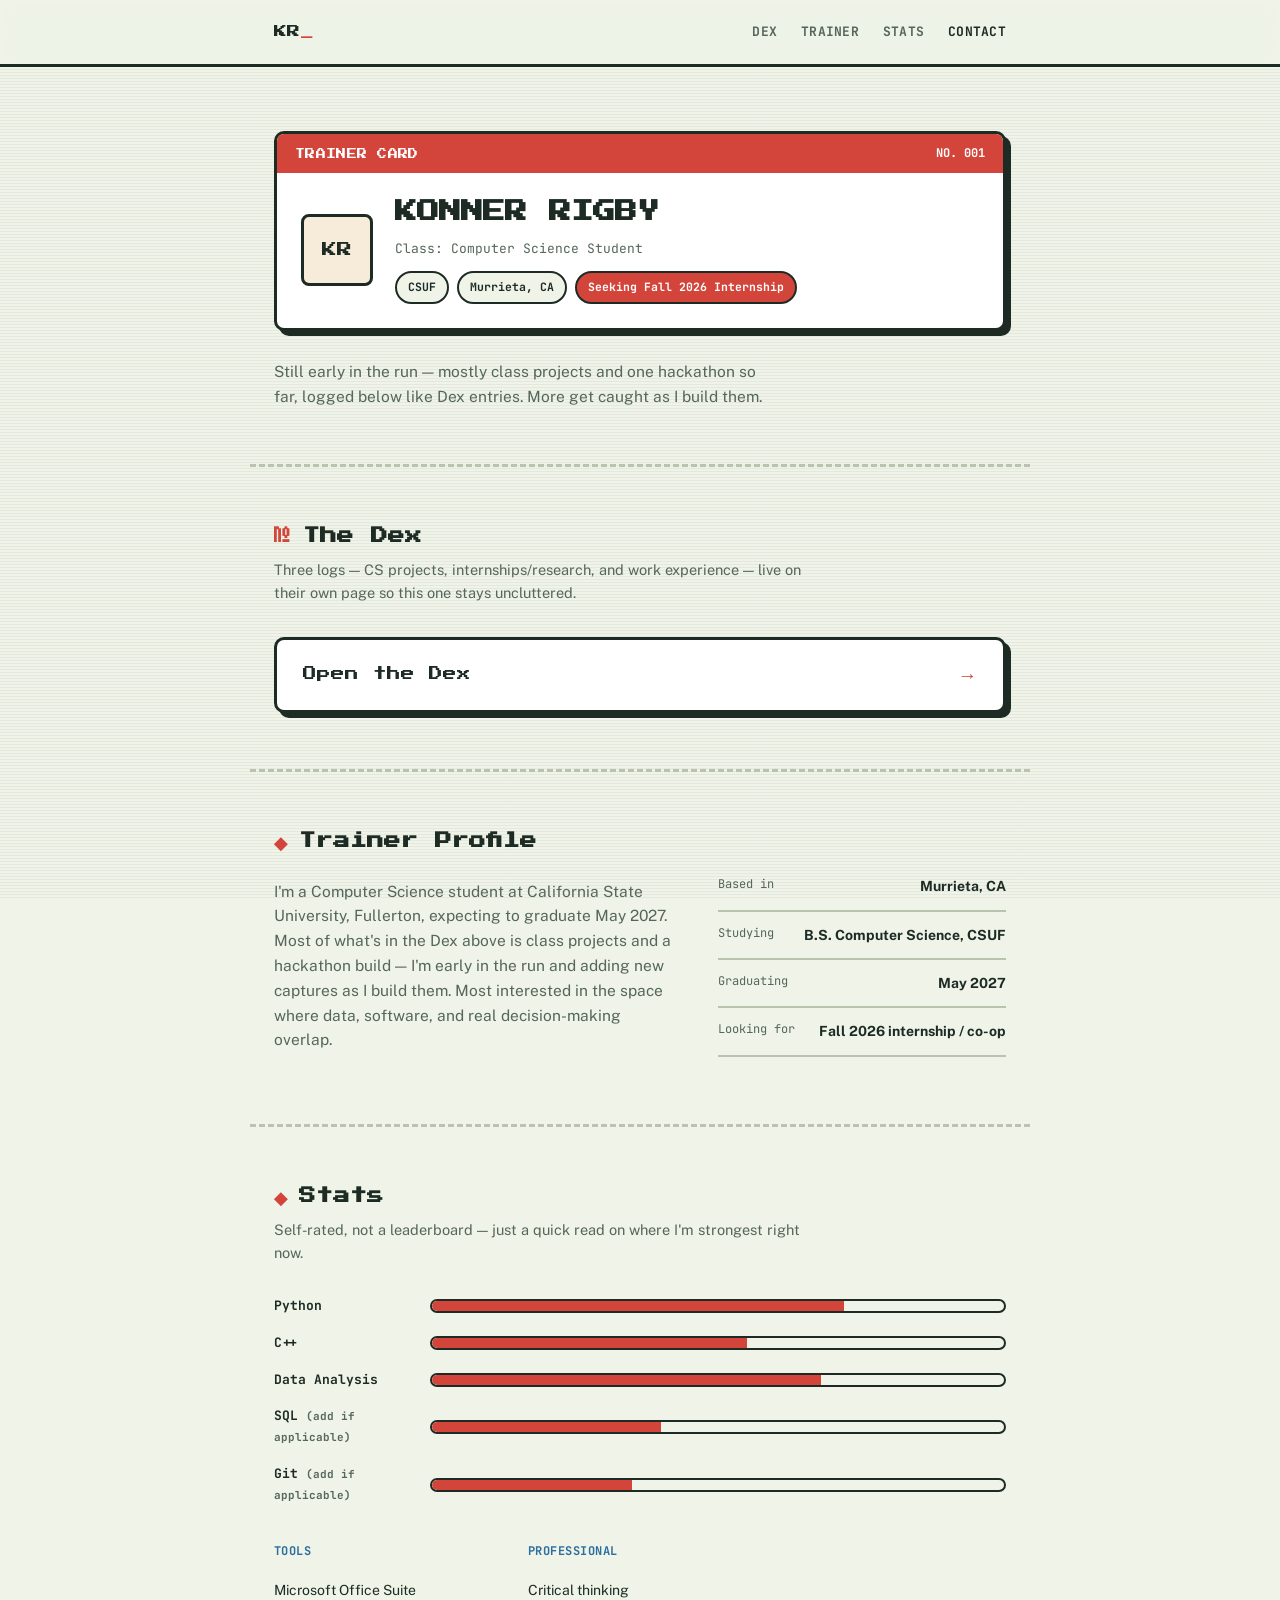
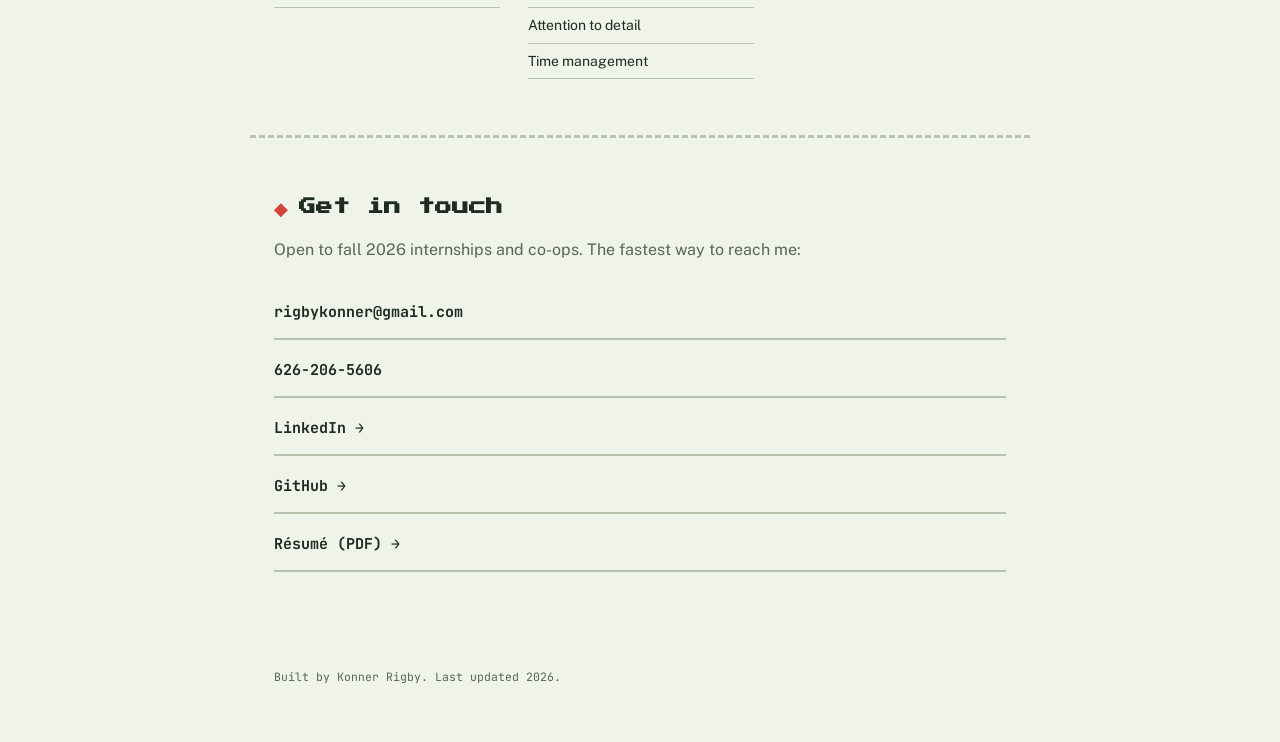
==== index.html @ aeaa974b "Split Dex into its own page with detail-left/list-right layout" ====
<!DOCTYPE html>
<html lang="en">
<head>
<meta charset="UTF-8">
<meta name="viewport" content="width=device-width, initial-scale=1.0">
<title>Konner Rigby — CS Student &amp; Builder</title>
<meta name="description" content="Konner Rigby — Computer Science student at CSUF. A Dex of projects, in progress.">
<link rel="preconnect" href="https://fonts.googleapis.com">
<link rel="preconnect" href="https://fonts.gstatic.com" crossorigin>
<link href="https://fonts.googleapis.com/css2?family=Press+Start+2P&family=JetBrains+Mono:wght@400;500;700&family=Public+Sans:wght@400;500;600;700&display=swap" rel="stylesheet">
<link rel="stylesheet" href="styles.css">
</head>
<body>

<div class="scanlines"></div>

<header class="site-header">
  <div class="wrap header-inner">
    <a href="#top" class="mark">KR<span class="mark-dot">_</span></a>
    <nav class="nav">
      <a href="dex.html">Dex</a>
      <a href="#about">Trainer</a>
      <a href="#skills">Stats</a>
      <a href="#contact">Contact</a>
    </nav>
  </div>
</header>

<main id="top">

  <!-- HERO / TRAINER CARD -->
  <section class="hero wrap">
    <div class="trainer-card">
      <div class="card-topline">
        <span class="card-label">TRAINER CARD</span>
        <span class="card-id">NO. 001</span>
      </div>
      <div class="card-body">
        <div class="card-photo" aria-hidden="true">KR</div>
        <div class="card-info">
          <h1 class="card-name">KONNER RIGBY</h1>
          <p class="card-class">Class: Computer Science Student</p>
          <div class="card-badges">
            <span class="badge">CSUF</span>
            <span class="badge">Murrieta, CA</span>
            <span class="badge badge-active">Seeking Fall 2026 Internship</span>
          </div>
        </div>
      </div>
    </div>
    <p class="hero-sub">
      Still early in the run — mostly class projects and one hackathon so far,
      logged below like Dex entries. More get caught as I build them.
    </p>
  </section>

  <!-- DEX TEASER (full Dex now lives on its own page) -->
  <section id="dex" class="section wrap">
    <h2 class="section-title"><span class="section-num">№</span> The Dex</h2>
    <p class="section-note">
      Three logs — CS projects, internships/research, and work experience — live on their
      own page so this one stays uncluttered.
    </p>
    <a href="dex.html" class="dex-teaser">
      <span class="dex-teaser-label">Open the Dex</span>
      <span class="dex-teaser-arrow">→</span>
    </a>
  </section>

  <!-- ABOUT / TRAINER PROFILE -->
  <section id="about" class="section wrap about-section">
    <h2 class="section-title"><span class="section-num">◆</span> Trainer Profile</h2>
    <div class="about-grid">
      <p class="about-text">
        I'm a Computer Science student at California State University, Fullerton,
        expecting to graduate May 2027. Most of what's in the Dex above is class
        projects and a hackathon build — I'm early in the run and adding new
        captures as I build them. Most interested in the space where data,
        software, and real decision-making overlap.
      </p>
      <dl class="facts">
        <div><dt>Based in</dt><dd>Murrieta, CA</dd></div>
        <div><dt>Studying</dt><dd>B.S. Computer Science, CSUF</dd></div>
        <div><dt>Graduating</dt><dd>May 2027</dd></div>
        <div><dt>Looking for</dt><dd>Fall 2026 internship / co-op</dd></div>
      </dl>
    </div>
  </section>

  <!-- SKILLS AS STAT BARS -->
  <section id="skills" class="section wrap">
    <h2 class="section-title"><span class="section-num">◆</span> Stats</h2>
    <p class="section-note">Self-rated, not a leaderboard — just a quick read on where I'm strongest right now.</p>

    <div class="stats-block">
      <div class="stat-row">
        <span class="stat-label">Python</span>
        <div class="stat-bar"><div class="stat-fill" style="width: 72%;"></div></div>
      </div>
      <div class="stat-row">
        <span class="stat-label">C++</span>
        <div class="stat-bar"><div class="stat-fill" style="width: 55%;"></div></div>
      </div>
      <div class="stat-row">
        <span class="stat-label">Data Analysis</span>
        <div class="stat-bar"><div class="stat-fill" style="width: 68%;"></div></div>
      </div>
      <div class="stat-row">
        <span class="stat-label">SQL <span class="muted">(add if applicable)</span></span>
        <div class="stat-bar"><div class="stat-fill" style="width: 40%;"></div></div>
      </div>
      <div class="stat-row">
        <span class="stat-label">Git <span class="muted">(add if applicable)</span></span>
        <div class="stat-bar"><div class="stat-fill" style="width: 35%;"></div></div>
      </div>
    </div>

    <div class="skills-grid skills-grid-secondary">
      <div class="skill-group">
        <h3>Tools</h3>
        <ul><li>Microsoft Office Suite</li></ul>
      </div>
      <div class="skill-group">
        <h3>Professional</h3>
        <ul><li>Critical thinking</li><li>Attention to detail</li><li>Time management</li></ul>
      </div>
    </div>
  </section>

  <!-- CONTACT -->
  <section id="contact" class="section wrap contact-section">
    <h2 class="section-title"><span class="section-num">◆</span> Get in touch</h2>
    <p class="contact-lead">Open to fall 2026 internships and co-ops. The fastest way to reach me:</p>
    <div class="contact-links">
      <a href="mailto:rigbykonner@gmail.com" class="contact-link">rigbykonner@gmail.com</a>
      <a href="tel:6262065606" class="contact-link">626-206-5606</a>
      <a href="#" class="contact-link">LinkedIn →</a>
      <a href="#" class="contact-link">GitHub →</a>
      <a href="/resume.pdf" class="contact-link">Résumé (PDF) →</a>
    </div>
  </section>

</main>

<footer class="site-footer wrap">
  <p>Built by Konner Rigby. Last updated 2026.</p>
</footer>

<script src="script.js"></script>
</body>
</html>
---- styles.css ----
/* ============================================
   DESIGN TOKENS — "Trainer Dex" theme
   Original palette/typography inspired by handheld game UI —
   no copyrighted logos, fonts, or character art used.

   Palette:  screen #EFF3E8 (bg, Game-Boy-screen green-white)
             ink #1D2B24 (text) · dex-red #D3453B (primary accent)
             dex-blue #2C6E9E (secondary accent) · line #B9C4AE
   Type:     "Press Start 2P" (pixel display, used sparingly — small caps only)
             Public Sans (body) · JetBrains Mono (data/meta/labels)
   ============================================ */

:root {
  --screen: #EFF3E8;
  --screen-raised: #FFFFFF;
  --ink: #1D2B24;
  --ink-soft: #55665A;
  --dex-red: #D3453B;
  --dex-red-soft: #FBE3E1;
  --dex-blue: #2C6E9E;
  --dex-blue-soft: #E1EDF5;
  --dex-gold: #C98A2B;
  --dex-gold-soft: #F7ECD9;
  --line: #B9C4AE;

  --pixel: 'Press Start 2P', monospace;
  --mono: 'JetBrains Mono', 'Courier New', monospace;
  --sans: 'Public Sans', -apple-system, BlinkMacSystemFont, sans-serif;

  --wrap: 780px;
}

* { box-sizing: border-box; }
html { scroll-behavior: smooth; }

body {
  margin: 0;
  background: var(--screen);
  color: var(--ink);
  font-family: var(--sans);
  font-size: 16px;
  line-height: 1.6;
  -webkit-font-smoothing: antialiased;
}

.wrap { max-width: var(--wrap); margin: 0 auto; padding: 0 24px; }
.wrap-wide { max-width: 1040px; margin: 0 auto; padding: 0 24px; }
a { color: inherit; }

/* ---------- DEX PAGE (standalone) ---------- */
.dex-page-head { padding: 48px 24px 32px; }
.dex-back {
  display: inline-block;
  font-family: var(--mono);
  font-size: 12.5px;
  font-weight: 700;
  color: var(--ink-soft);
  text-decoration: none;
  margin-bottom: 18px;
}
.dex-back:hover { color: var(--dex-red); }

/* faint scanline texture instead of realistic grain — nods to a handheld screen */
.scanlines {
  position: fixed;
  inset: 0;
  pointer-events: none;
  z-index: 0;
  opacity: 0.05;
  background: repeating-linear-gradient(
    to bottom,
    var(--ink) 0px,
    var(--ink) 1px,
    transparent 1px,
    transparent 3px
  );
}

/* ---------- HEADER ---------- */
.site-header {
  position: sticky;
  top: 0;
  z-index: 10;
  background: rgba(239, 243, 232, 0.9);
  backdrop-filter: blur(6px);
  border-bottom: 3px solid var(--ink);
}
.header-inner { display: flex; align-items: center; justify-content: space-between; height: 64px; }
.mark { font-family: var(--pixel); font-size: 13px; text-decoration: none; letter-spacing: 0.02em; }
.mark-dot { color: var(--dex-red); }
.nav { display: flex; gap: 24px; }
.nav a {
  font-family: var(--mono);
  font-weight: 700;
  font-size: 13px;
  text-decoration: none;
  color: var(--ink-soft);
  letter-spacing: 0.02em;
  text-transform: uppercase;
  transition: color 0.15s ease;
}
.nav a:hover { color: var(--dex-red); }

/* ---------- HERO / TRAINER CARD ---------- */
.hero { padding: 64px 24px 56px; position: relative; z-index: 1; }

.trainer-card {
  background: var(--screen-raised);
  border: 3px solid var(--ink);
  border-radius: 10px;
  box-shadow: 5px 5px 0 var(--ink);
  overflow: hidden;
  margin-bottom: 28px;
}
.card-topline {
  background: var(--dex-red);
  color: #fff;
  display: flex;
  justify-content: space-between;
  align-items: center;
  padding: 10px 18px;
}
.card-label { font-family: var(--pixel); font-size: 10px; letter-spacing: 0.03em; }
.card-id { font-family: var(--mono); font-size: 12px; font-weight: 700; }

.card-body { display: flex; align-items: center; gap: 22px; padding: 24px; }
.card-photo {
  width: 72px;
  height: 72px;
  min-width: 72px;
  border: 3px solid var(--ink);
  border-radius: 8px;
  background: var(--dex-gold-soft);
  display: flex;
  align-items: center;
  justify-content: center;
  font-family: var(--pixel);
  font-size: 15px;
  color: var(--ink);
}
.card-name {
  font-family: var(--pixel);
  font-size: clamp(1.1rem, 3.5vw, 1.4rem);
  margin: 0 0 10px;
  line-height: 1.4;
}
.card-class { font-family: var(--mono); font-size: 13px; color: var(--ink-soft); margin: 0 0 12px; }
.card-badges { display: flex; flex-wrap: wrap; gap: 8px; }
.badge {
  font-family: var(--mono);
  font-size: 11.5px;
  font-weight: 700;
  padding: 5px 11px;
  border-radius: 20px;
  border: 2px solid var(--ink);
  background: var(--screen);
}
.badge-active { background: var(--dex-red); color: #fff; border-color: var(--ink); }

.hero-sub { max-width: 56ch; color: var(--ink-soft); font-size: 15.5px; margin: 0; }

/* ---------- SECTIONS ---------- */
.section { padding: 56px 24px; border-top: 3px dashed var(--line); position: relative; z-index: 1; }

.section-title {
  font-family: var(--pixel);
  font-size: 1.05rem;
  margin: 0 0 8px;
  display: flex;
  align-items: center;
  gap: 12px;
  line-height: 1.6;
}
.small-title { font-size: 0.85rem; }
.section-num { color: var(--dex-red); }
.section-note { color: var(--ink-soft); max-width: 60ch; margin: 0 0 32px; font-size: 14.5px; }

/* ---------- DEX ENTRIES ---------- */
.dex-list { display: flex; flex-direction: column; gap: 18px; }

.dex-entry {
  background: var(--screen-raised);
  border: 3px solid var(--ink);
  border-radius: 8px;
  padding: 24px;
  box-shadow: 4px 4px 0 var(--line);
}
.dex-entry-compact { box-shadow: 3px 3px 0 var(--line); }

.dex-head { display: flex; align-items: center; gap: 10px; margin-bottom: 14px; flex-wrap: wrap; }
.dex-num { font-family: var(--mono); font-weight: 700; font-size: 13px; color: var(--ink-soft); }

.dex-type {
  font-family: var(--mono);
  font-size: 11px;
  font-weight: 700;
  letter-spacing: 0.03em;
  padding: 4px 10px;
  border-radius: 4px;
  border: 2px solid var(--ink);
}
.type-code { background: var(--dex-blue-soft); color: var(--dex-blue); }
.type-speed { background: var(--dex-gold-soft); color: var(--dex-gold); }
.type-research { background: var(--dex-red-soft); color: var(--dex-red); }

.dex-status {
  font-family: var(--mono);
  font-size: 11px;
  padding: 4px 10px;
  border-radius: 4px;
  margin-left: auto;
  text-transform: uppercase;
}
.status-progress { background: var(--dex-gold-soft); color: var(--dex-gold); }
.status-hackathon { background: var(--dex-blue-soft); color: var(--dex-blue); }

.dex-title { font-family: var(--sans); font-weight: 700; font-size: 1.2rem; margin: 0 0 10px; }
.dex-desc { color: var(--ink-soft); margin: 0 0 16px; font-size: 14.5px; max-width: 62ch; }

.dex-stack { display: flex; flex-wrap: wrap; gap: 8px; margin-bottom: 14px; }
.dex-stack span {
  font-family: var(--mono);
  font-size: 11.5px;
  color: var(--ink-soft);
  border: 2px solid var(--line);
  padding: 3px 9px;
  border-radius: 4px;
}

.dex-links { display: flex; gap: 20px; }
.dex-links a {
  font-family: var(--mono);
  font-weight: 700;
  font-size: 13px;
  text-decoration: none;
  color: var(--dex-red);
  border-bottom: 2px solid transparent;
  transition: border-color 0.15s ease;
}
.dex-links a:hover { border-color: var(--dex-red); }

.dex-add {
  background: transparent;
  border: 3px dashed var(--line);
  box-shadow: none;
  text-align: center;
  color: var(--ink-soft);
  font-family: var(--mono);
  font-size: 13px;
}

.side-quest { padding-top: 40px; }

.dex-teaser {
  display: flex;
  align-items: center;
  justify-content: space-between;
  background: var(--screen-raised);
  border: 3px solid var(--ink);
  border-radius: 10px;
  box-shadow: 5px 5px 0 var(--ink);
  padding: 20px 26px;
  text-decoration: none;
  color: var(--ink);
  transition: transform 0.15s ease, box-shadow 0.15s ease;
}
.dex-teaser:hover {
  transform: translate(-2px, -2px);
  box-shadow: 7px 7px 0 var(--ink);
}
.dex-teaser-label { font-family: var(--pixel); font-size: 0.85rem; }
.dex-teaser-arrow { color: var(--dex-red); font-size: 1.2rem; }

/* ---------- POKÉDEX COMPONENT ---------- */
.pokedex {
  background: var(--screen-raised);
  border: 3px solid var(--ink);
  border-radius: 10px;
  box-shadow: 5px 5px 0 var(--ink);
  overflow: hidden;
}

.pokedex-tabs {
  display: flex;
  border-bottom: 3px solid var(--ink);
  background: var(--ink);
}
.pdx-tab {
  flex: 1;
  font-family: var(--mono);
  font-weight: 700;
  font-size: 12px;
  text-transform: uppercase;
  letter-spacing: 0.02em;
  color: rgba(255,255,255,0.55);
  background: transparent;
  border: none;
  border-right: 2px solid rgba(255,255,255,0.1);
  padding: 12px 10px;
  cursor: pointer;
  display: flex;
  align-items: center;
  justify-content: center;
  gap: 6px;
  transition: color 0.15s ease, background 0.15s ease;
}
.pdx-tab:last-child { border-right: none; }
.pdx-tab:hover { color: #fff; }
.pdx-tab.is-active { color: #fff; background: var(--dex-red); }
.pdx-count {
  font-size: 10.5px;
  background: rgba(255,255,255,0.15);
  border-radius: 10px;
  padding: 1px 7px;
}
.pdx-tab.is-active .pdx-count { background: rgba(0,0,0,0.2); }

.pokedex-body {
  display: grid;
  grid-template-columns: 1fr 300px;
  min-height: 460px;
}

.pdx-list {
  order: 2;
  border-left: 3px solid var(--line);
  border-right: none;
  overflow-y: auto;
  max-height: 560px;
  padding: 14px 10px 14px 26px;
  display: flex;
  flex-direction: column;
  gap: 8px;
  scroll-behavior: smooth;
}

.pdx-entry {
  display: flex;
  align-items: center;
  gap: 10px;
  background: var(--screen);
  border: 2px solid var(--ink);
  border-radius: 20px 6px 6px 20px;
  padding: 8px 14px 8px 8px;
  cursor: pointer;
  font-family: var(--sans);
  text-align: left;
  transform-origin: left center;
  transition: transform 0.15s ease, box-shadow 0.15s ease, background 0.15s ease;
  position: relative;
}
.pdx-entry[hidden] { display: none; }
.pdx-entry:hover {
  transform: scale(1.06);
  box-shadow: 3px 3px 0 var(--line);
  background: var(--dex-blue-soft);
}
.pdx-entry.is-selected {
  background: var(--dex-red);
  border-color: var(--ink);
}
.pdx-entry.is-selected::before {
  content: '▶';
  position: absolute;
  left: -18px;
  color: var(--dex-red);
  font-size: 13px;
}
.pdx-entry.is-selected .pdx-flag { background: var(--ink); color: var(--dex-red); }
.pdx-entry.is-selected .pdx-name { color: #fff; }

.pdx-flag {
  font-family: var(--mono);
  font-weight: 700;
  font-size: 11px;
  background: var(--ink);
  color: var(--screen);
  border-radius: 50%;
  min-width: 30px;
  height: 30px;
  display: flex;
  align-items: center;
  justify-content: center;
}
.pdx-icon { font-size: 13px; color: var(--dex-gold); }
.pdx-name { font-size: 13.5px; font-weight: 600; }

.pdx-detail {
  order: 1;
  padding: 36px;
  overflow-y: auto;
  max-height: 560px;
}
.pdx-detail-empty { color: var(--ink-soft); font-family: var(--mono); font-size: 13px; }

.pdx-detail-head { display: flex; align-items: center; gap: 10px; margin-bottom: 14px; }
.pdx-detail-num { font-family: var(--mono); font-size: 12px; color: var(--ink-soft); }
.pdx-detail-cat {
  font-family: var(--mono);
  font-size: 11px;
  font-weight: 700;
  text-transform: uppercase;
  padding: 4px 10px;
  border-radius: 4px;
  background: var(--dex-blue-soft);
  color: var(--dex-blue);
}
.pdx-detail-title { font-family: var(--sans); font-weight: 700; font-size: 1.3rem; margin: 0 0 12px; }
.pdx-detail-desc { color: var(--ink-soft); font-size: 14.5px; max-width: 60ch; margin: 0 0 18px; }
.pdx-detail-stack { display: flex; flex-wrap: wrap; gap: 8px; margin-bottom: 18px; }
.pdx-detail-stack span {
  font-family: var(--mono);
  font-size: 11.5px;
  color: var(--ink-soft);
  border: 2px solid var(--line);
  padding: 3px 9px;
  border-radius: 4px;
}
.pdx-detail-links a {
  font-family: var(--mono);
  font-weight: 700;
  font-size: 13px;
  text-decoration: none;
  color: var(--dex-red);
  margin-right: 20px;
  border-bottom: 2px solid transparent;
  transition: border-color 0.15s ease;
}
.pdx-detail-links a:hover { border-color: var(--dex-red); }

@media (max-width: 900px) {
  .pokedex-body { grid-template-columns: 1fr; }
  .pdx-list {
    order: 2;
    border-left: none;
    border-top: 3px solid var(--line);
    max-height: 280px;
    padding-left: 26px;
  }
  .pdx-detail { order: 1; max-height: none; }
}

/* ---------- ABOUT ---------- */
.about-grid { display: grid; grid-template-columns: 1.4fr 1fr; gap: 40px; }
.about-text { font-size: 15.5px; color: var(--ink-soft); max-width: 56ch; }
.facts { margin: 0; }
.facts > div { display: flex; justify-content: space-between; padding: 12px 0; border-bottom: 2px solid var(--line); }
.facts dt { font-family: var(--mono); font-size: 12px; color: var(--ink-soft); }
.facts dd { margin: 0; font-size: 14px; font-weight: 700; text-align: right; }

/* ---------- STATS (skill bars) ---------- */
.stats-block { display: flex; flex-direction: column; gap: 16px; margin-bottom: 36px; }
.stat-row { display: grid; grid-template-columns: 140px 1fr; align-items: center; gap: 16px; }
.stat-label { font-family: var(--mono); font-size: 13px; font-weight: 700; }
.stat-bar {
  height: 14px;
  border: 2px solid var(--ink);
  border-radius: 7px;
  background: var(--screen);
  overflow: hidden;
}
.stat-fill {
  height: 100%;
  background: var(--dex-red);
  border-radius: 6px 0 0 6px;
}

.skills-grid-secondary { grid-template-columns: repeat(2, 1fr); max-width: 480px; }
.skills-grid { display: grid; gap: 28px; }
.skill-group h3 {
  font-family: var(--mono);
  font-size: 12px;
  text-transform: uppercase;
  letter-spacing: 0.04em;
  color: var(--dex-blue);
  margin: 0 0 12px;
}
.skill-group ul { list-style: none; margin: 0; padding: 0; }
.skill-group li { font-size: 14px; padding: 6px 0; border-bottom: 1px solid var(--line); }
.muted { color: var(--ink-soft); font-size: 11px; }

/* ---------- CONTACT ---------- */
.contact-lead { color: var(--ink-soft); margin-bottom: 24px; }
.contact-links { display: flex; flex-direction: column; gap: 4px; }
.contact-link {
  font-family: var(--mono);
  font-weight: 700;
  font-size: 15px;
  text-decoration: none;
  padding: 14px 0;
  border-bottom: 2px solid var(--line);
  display: flex;
  justify-content: space-between;
  transition: color 0.15s ease, padding-left 0.15s ease;
}
.contact-link:hover { color: var(--dex-red); padding-left: 6px; }

/* ---------- FOOTER ---------- */
.site-footer {
  padding: 28px 24px 44px;
  font-family: var(--mono);
  font-size: 11.5px;
  color: var(--ink-soft);
  position: relative;
  z-index: 1;
}

/* ---------- RESPONSIVE ---------- */
@media (max-width: 720px) {
  .about-grid { grid-template-columns: 1fr; gap: 28px; }
  .card-body { flex-direction: column; align-items: flex-start; }
  .nav { gap: 14px; }
  .nav a { font-size: 11.5px; }
  .stat-row { grid-template-columns: 100px 1fr; }
}
@media (max-width: 480px) {
  .hero { padding: 48px 20px 40px; }
  .skills-grid-secondary { grid-template-columns: 1fr; }
}

/* ---------- ACCESSIBILITY ---------- */
a:focus-visible, .nav a:focus-visible {
  outline: 2px solid var(--dex-red);
  outline-offset: 3px;
}
@media (prefers-reduced-motion: reduce) {
  html { scroll-behavior: auto; }
  * { transition: none !important; }
}
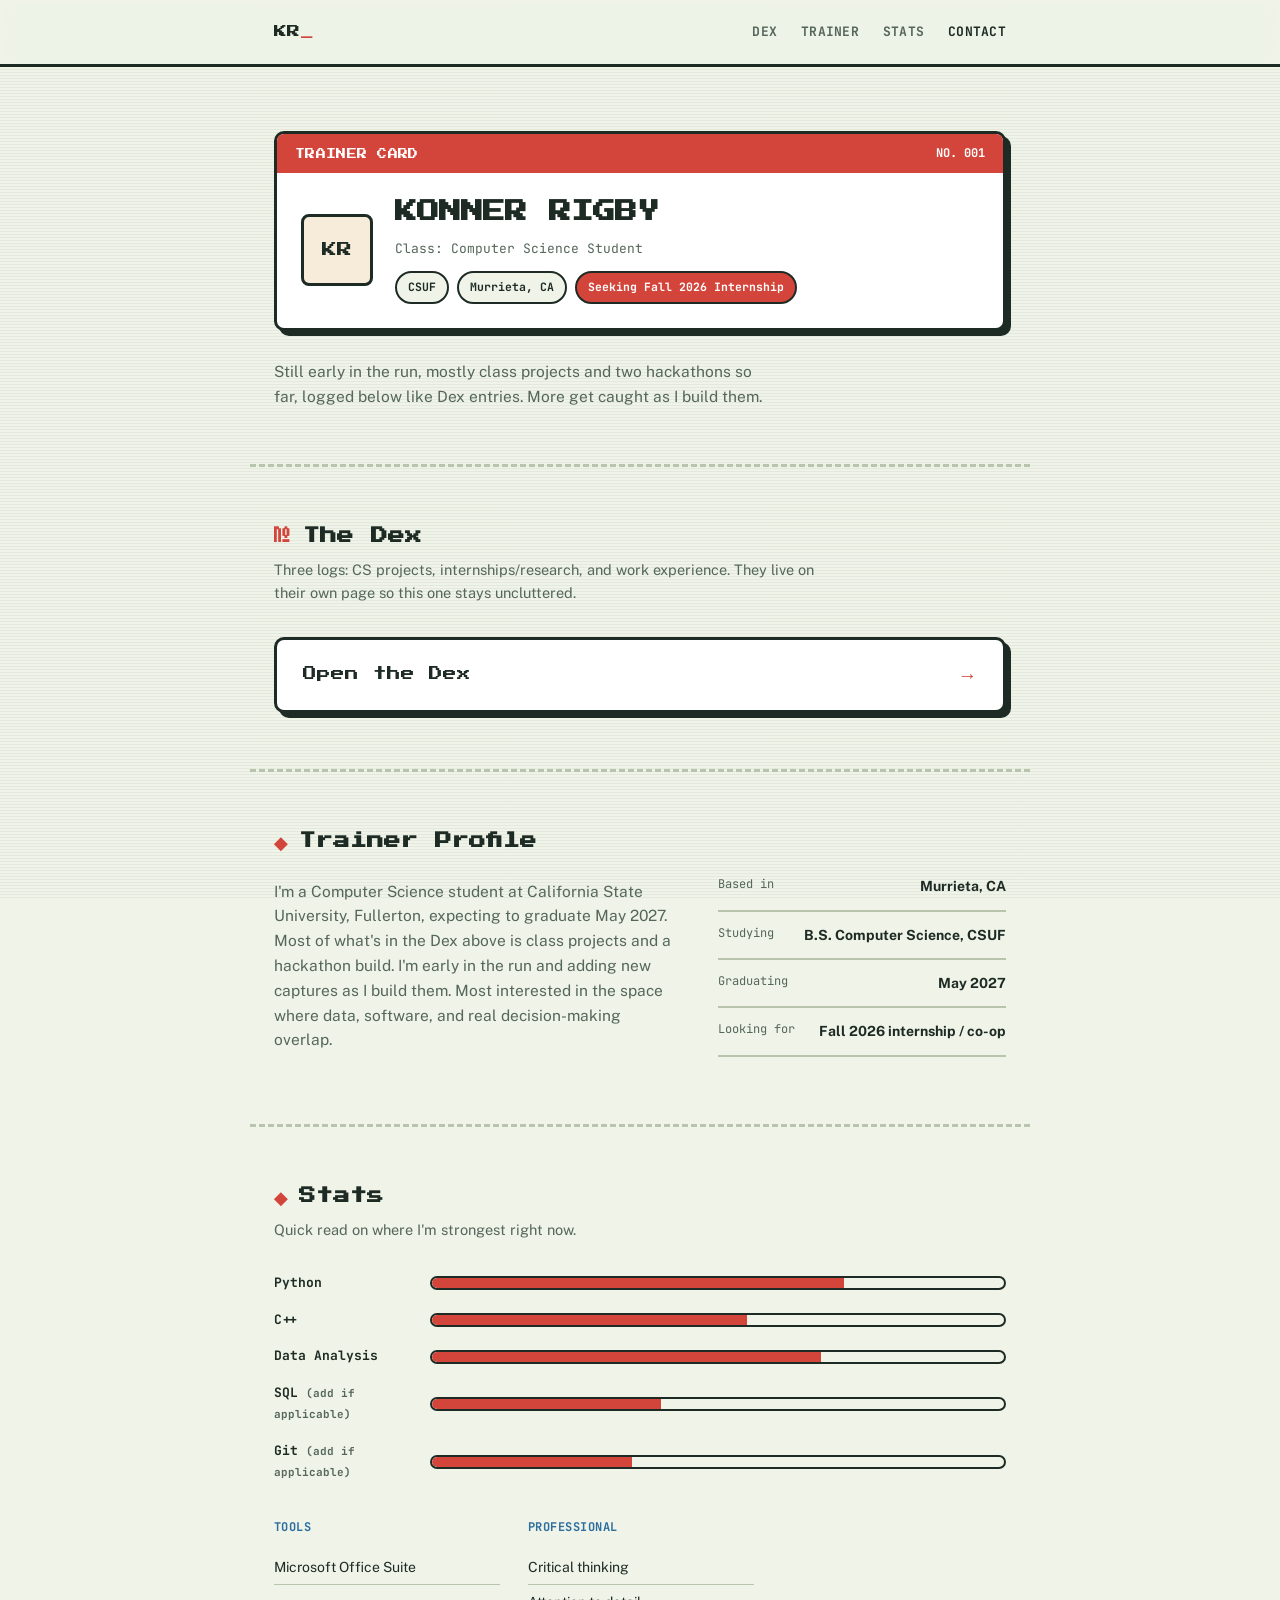
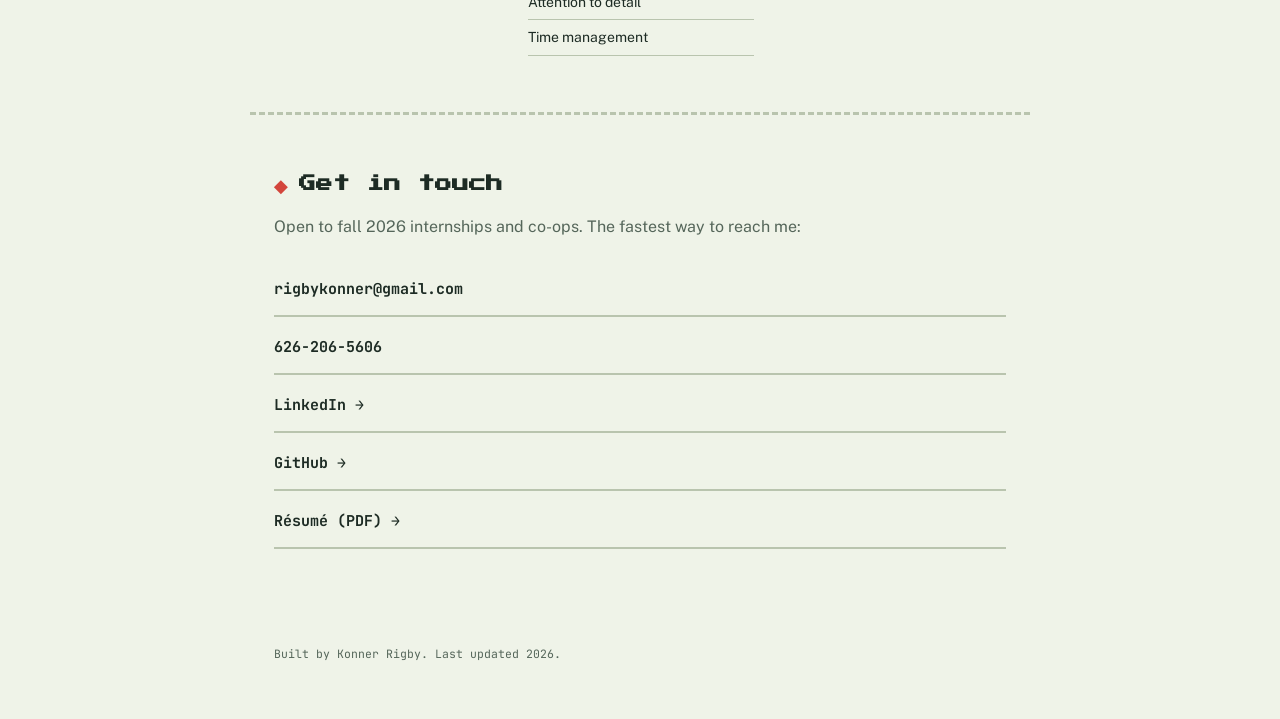
==== commit 5042b563: "Add duration field to experience entries" ====
--- a/index.html
+++ b/index.html
@@ -49,7 +49,7 @@
       </div>
     </div>
     <p class="hero-sub">
-      Still early in the run — mostly class projects and one hackathon so far,
+      Still early in the run, mostly class projects and two hackathons so far,
       logged below like Dex entries. More get caught as I build them.
     </p>
   </section>
@@ -58,7 +58,7 @@
   <section id="dex" class="section wrap">
     <h2 class="section-title"><span class="section-num">№</span> The Dex</h2>
     <p class="section-note">
-      Three logs — CS projects, internships/research, and work experience — live on their
+      Three logs: CS projects, internships/research, and work experience. They live on their
       own page so this one stays uncluttered.
     </p>
     <a href="dex.html" class="dex-teaser">
@@ -74,7 +74,7 @@
       <p class="about-text">
         I'm a Computer Science student at California State University, Fullerton,
         expecting to graduate May 2027. Most of what's in the Dex above is class
-        projects and a hackathon build — I'm early in the run and adding new
+        projects and a hackathon build. I'm early in the run and adding new
         captures as I build them. Most interested in the space where data,
         software, and real decision-making overlap.
       </p>
@@ -90,7 +90,7 @@
   <!-- SKILLS AS STAT BARS -->
   <section id="skills" class="section wrap">
     <h2 class="section-title"><span class="section-num">◆</span> Stats</h2>
-    <p class="section-note">Self-rated, not a leaderboard — just a quick read on where I'm strongest right now.</p>
+    <p class="section-note">Quick read on where I'm strongest right now.</p>
 
     <div class="stats-block">
       <div class="stat-row">
--- a/styles.css
+++ b/styles.css
@@ -406,6 +406,7 @@
   color: var(--dex-blue);
 }
 .pdx-detail-title { font-family: var(--sans); font-weight: 700; font-size: 1.3rem; margin: 0 0 12px; }
+.pdx-detail-duration { font-family: var(--mono); font-size: 12.5px; color: var(--ink-soft); margin: -6px 0 14px; }
 .pdx-detail-desc { color: var(--ink-soft); font-size: 14.5px; max-width: 60ch; margin: 0 0 18px; }
 .pdx-detail-stack { display: flex; flex-wrap: wrap; gap: 8px; margin-bottom: 18px; }
 .pdx-detail-stack span {
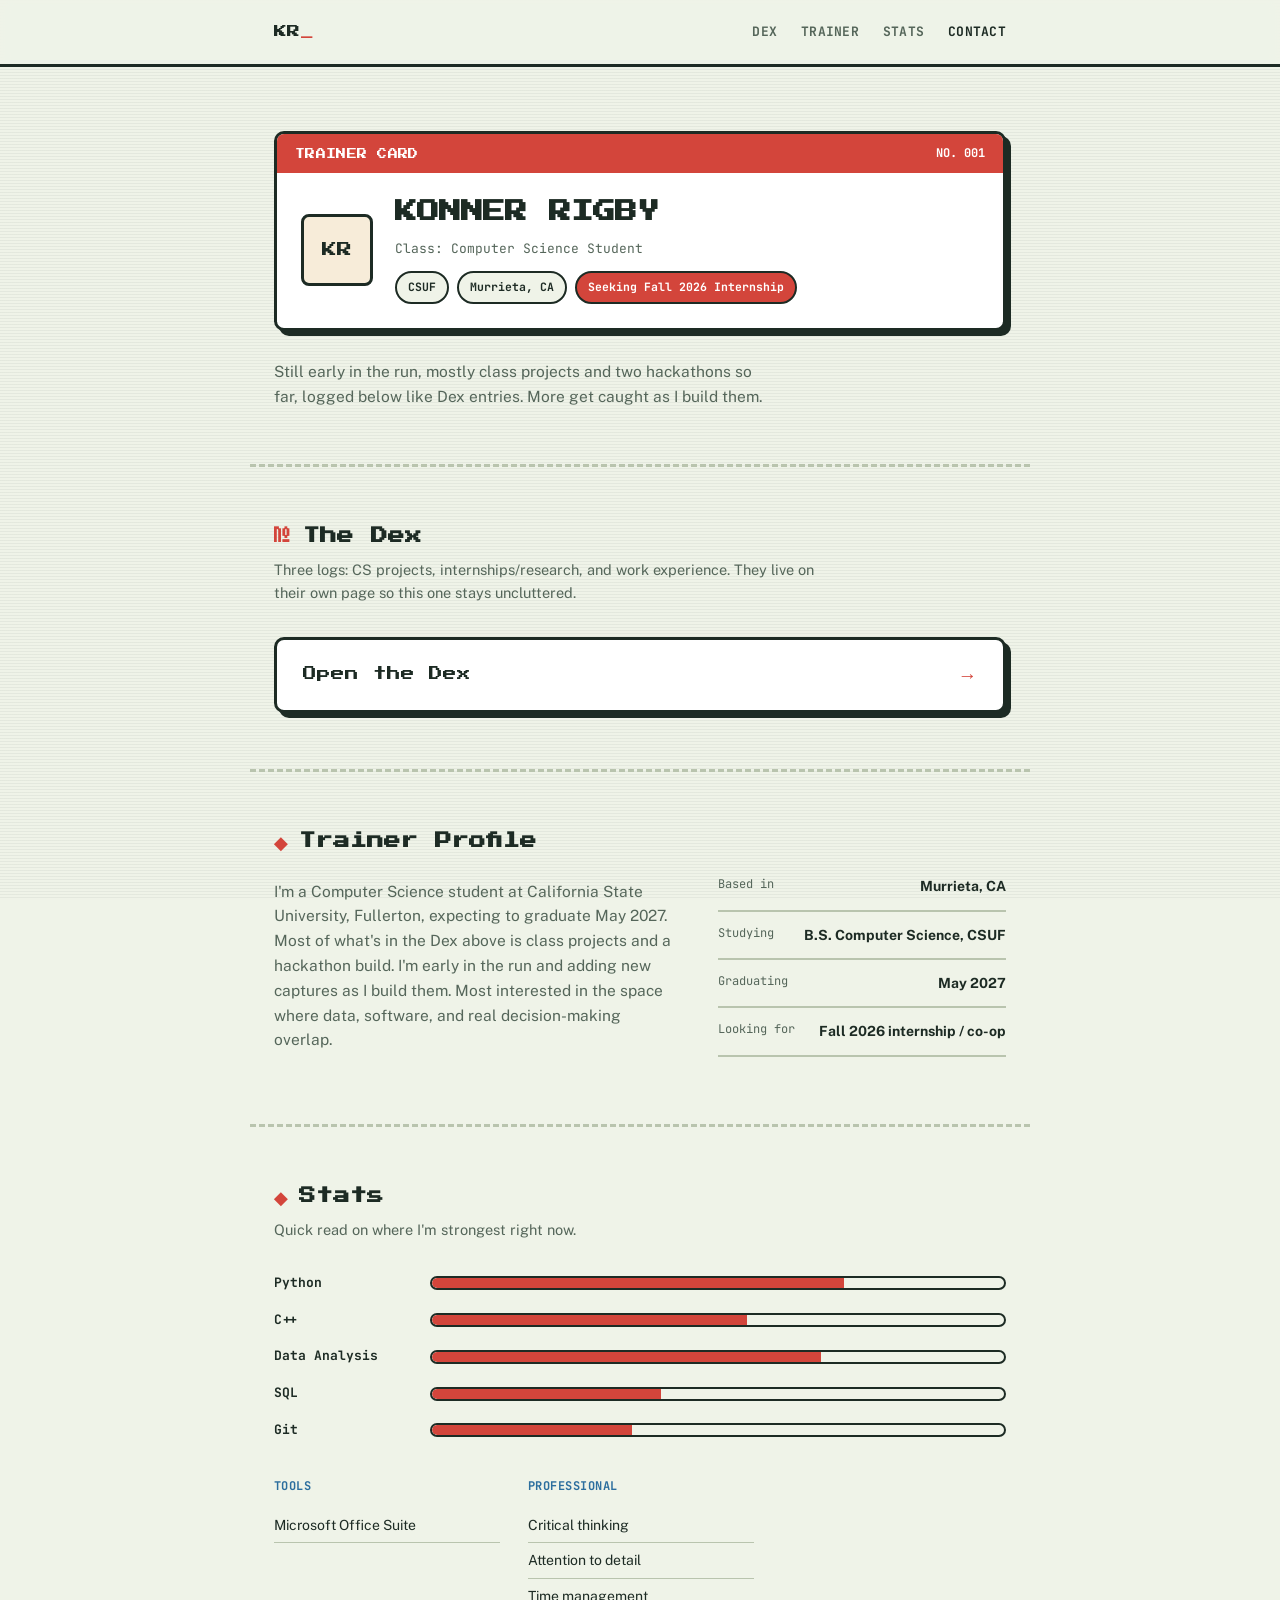
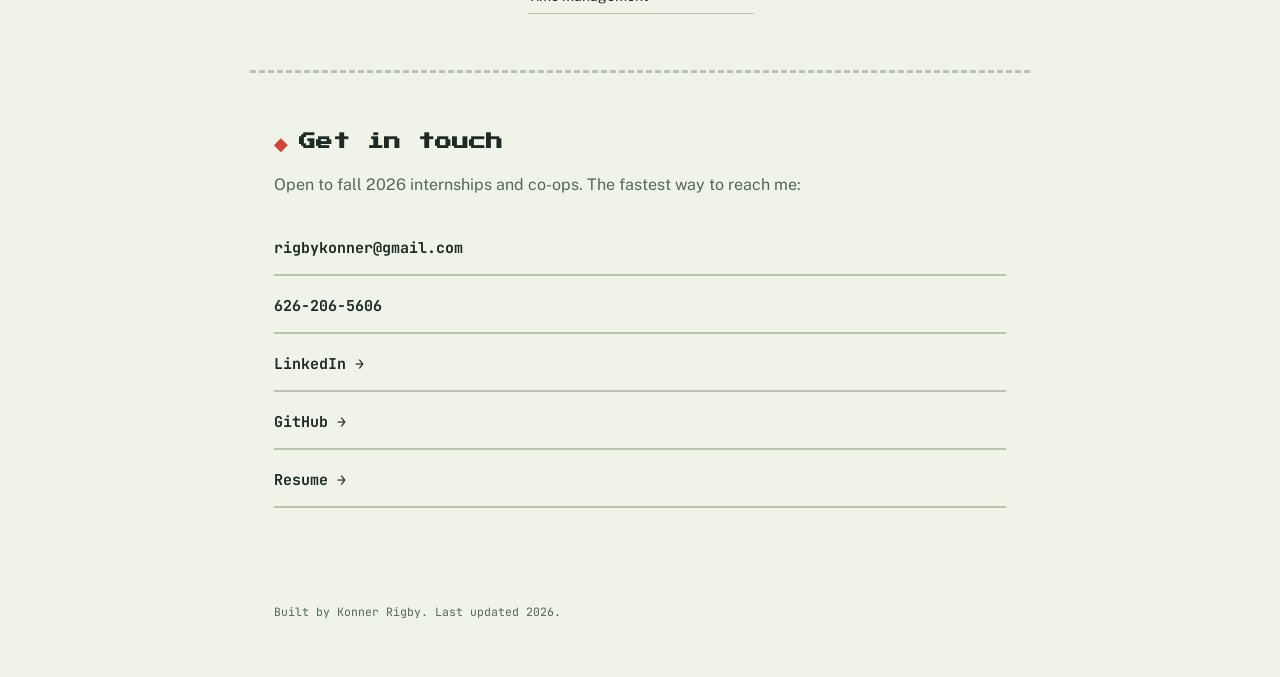
==== commit 4dfdb720: "Add Globe-Grid as CS Project #002 and updated text on main page" ====
--- a/index.html
+++ b/index.html
@@ -106,11 +106,11 @@
         <div class="stat-bar"><div class="stat-fill" style="width: 68%;"></div></div>
       </div>
       <div class="stat-row">
-        <span class="stat-label">SQL <span class="muted">(add if applicable)</span></span>
+        <span class="stat-label">SQL </span></span>
         <div class="stat-bar"><div class="stat-fill" style="width: 40%;"></div></div>
       </div>
       <div class="stat-row">
-        <span class="stat-label">Git <span class="muted">(add if applicable)</span></span>
+        <span class="stat-label">Git</span></span>
         <div class="stat-bar"><div class="stat-fill" style="width: 35%;"></div></div>
       </div>
     </div>
@@ -134,9 +134,9 @@
     <div class="contact-links">
       <a href="mailto:rigbykonner@gmail.com" class="contact-link">rigbykonner@gmail.com</a>
       <a href="tel:6262065606" class="contact-link">626-206-5606</a>
-      <a href="#" class="contact-link">LinkedIn →</a>
-      <a href="#" class="contact-link">GitHub →</a>
-      <a href="/resume.pdf" class="contact-link">Résumé (PDF) →</a>
+      <a href="https://www.linkedin.com/in/konner-rigby-aa3620396/" class="contact-link" target="_blank" rel="noopener">LinkedIn →</a>
+      <a href="https://github.com/slimkonrad" class="contact-link" target="_blank" rel="noopener">GitHub →</a>
+      <a href="/resume.pdf" class="contact-link">Resume →</a>
     </div>
   </section>
 
--- a/styles.css
+++ b/styles.css
@@ -345,19 +345,20 @@
   cursor: pointer;
   font-family: var(--sans);
   text-align: left;
-  transform-origin: left center;
-  transition: transform 0.15s ease, box-shadow 0.15s ease, background 0.15s ease;
+  transform-origin: center center;
+  transition: transform 0.18s ease, opacity 0.18s ease, box-shadow 0.15s ease, background 0.15s ease;
   position: relative;
 }
 .pdx-entry[hidden] { display: none; }
+.pdx-spacer { flex-shrink: 0; }
 .pdx-entry:hover {
-  transform: scale(1.06);
   box-shadow: 3px 3px 0 var(--line);
   background: var(--dex-blue-soft);
 }
 .pdx-entry.is-selected {
   background: var(--dex-red);
   border-color: var(--ink);
+  z-index: 2;
 }
 .pdx-entry.is-selected::before {
   content: '▶';
@@ -406,6 +407,7 @@
   color: var(--dex-blue);
 }
 .pdx-detail-title { font-family: var(--sans); font-weight: 700; font-size: 1.3rem; margin: 0 0 12px; }
+.pdx-detail-location { font-family: var(--mono); font-size: 12.5px; color: var(--ink-soft); font-weight: 700; margin: -6px 0 10px; }
 .pdx-detail-duration { font-family: var(--mono); font-size: 12.5px; color: var(--ink-soft); margin: -6px 0 14px; }
 .pdx-detail-desc { color: var(--ink-soft); font-size: 14.5px; max-width: 60ch; margin: 0 0 18px; }
 .pdx-detail-stack { display: flex; flex-wrap: wrap; gap: 8px; margin-bottom: 18px; }
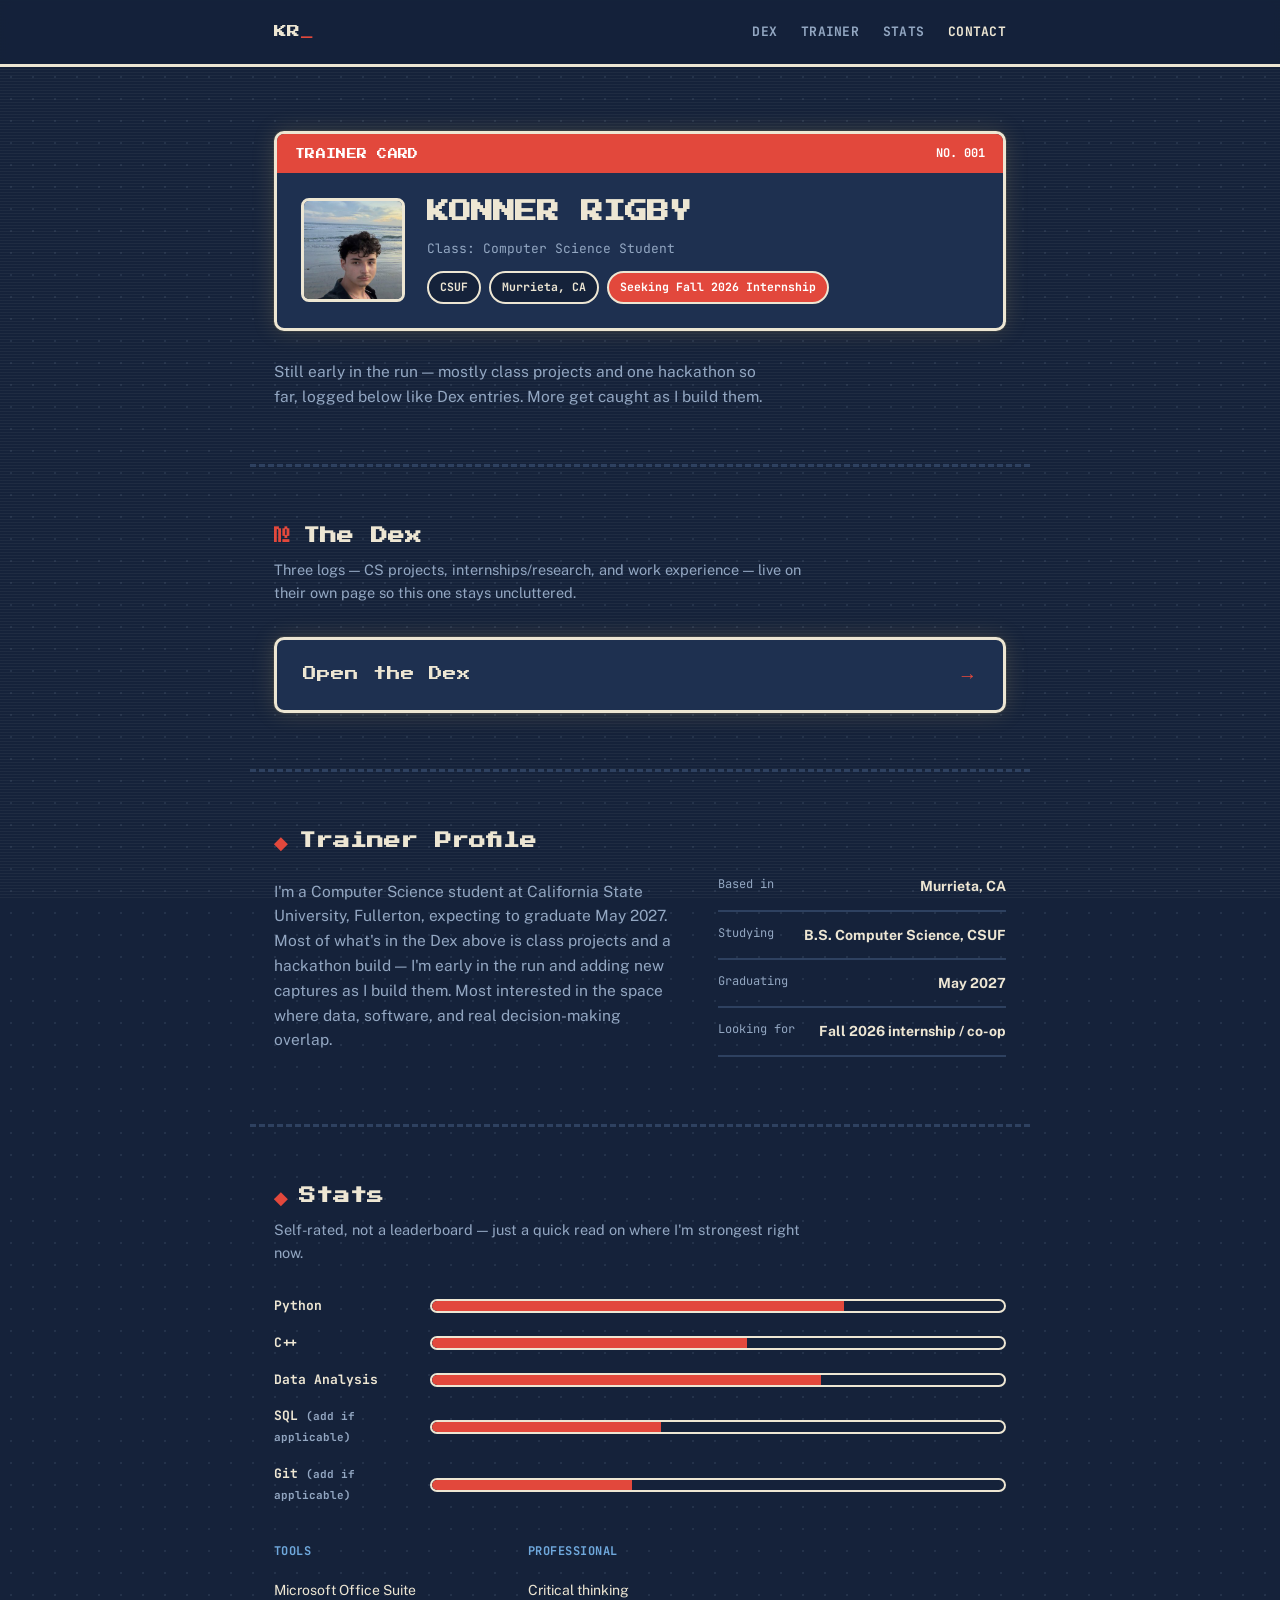
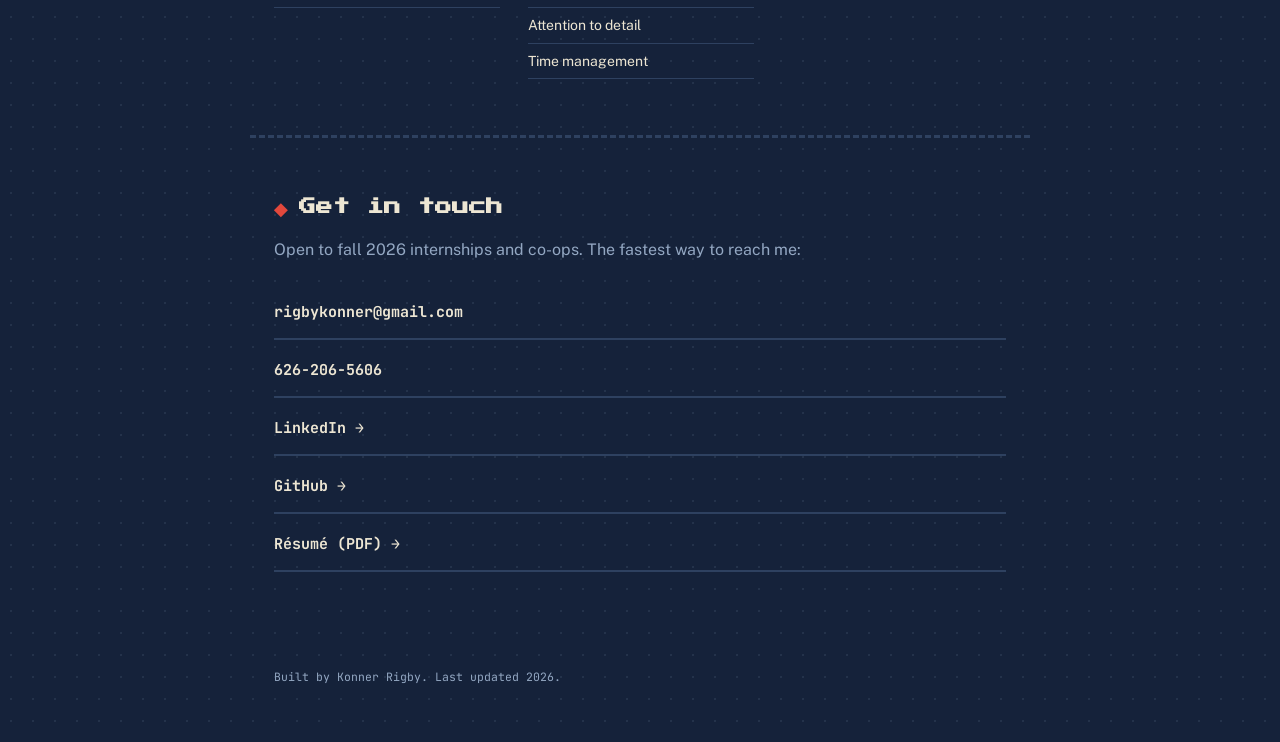
==== commit f1d662d6: "Increase trainer photo size" ====
--- a/index.html
+++ b/index.html
@@ -36,7 +36,7 @@
         <span class="card-id">NO. 001</span>
       </div>
       <div class="card-body">
-        <div class="card-photo" aria-hidden="true">KR</div>
+        <img src="trainer-photo.jpg" alt="Konner Rigby" class="card-photo">
         <div class="card-info">
           <h1 class="card-name">KONNER RIGBY</h1>
           <p class="card-class">Class: Computer Science Student</p>
@@ -49,7 +49,7 @@
       </div>
     </div>
     <p class="hero-sub">
-      Still early in the run, mostly class projects and two hackathons so far,
+      Still early in the run — mostly class projects and one hackathon so far,
       logged below like Dex entries. More get caught as I build them.
     </p>
   </section>
@@ -58,7 +58,7 @@
   <section id="dex" class="section wrap">
     <h2 class="section-title"><span class="section-num">№</span> The Dex</h2>
     <p class="section-note">
-      Three logs: CS projects, internships/research, and work experience. They live on their
+      Three logs — CS projects, internships/research, and work experience — live on their
       own page so this one stays uncluttered.
     </p>
     <a href="dex.html" class="dex-teaser">
@@ -74,7 +74,7 @@
       <p class="about-text">
         I'm a Computer Science student at California State University, Fullerton,
         expecting to graduate May 2027. Most of what's in the Dex above is class
-        projects and a hackathon build. I'm early in the run and adding new
+        projects and a hackathon build — I'm early in the run and adding new
         captures as I build them. Most interested in the space where data,
         software, and real decision-making overlap.
       </p>
@@ -90,7 +90,7 @@
   <!-- SKILLS AS STAT BARS -->
   <section id="skills" class="section wrap">
     <h2 class="section-title"><span class="section-num">◆</span> Stats</h2>
-    <p class="section-note">Quick read on where I'm strongest right now.</p>
+    <p class="section-note">Self-rated, not a leaderboard — just a quick read on where I'm strongest right now.</p>
 
     <div class="stats-block">
       <div class="stat-row">
@@ -106,11 +106,11 @@
         <div class="stat-bar"><div class="stat-fill" style="width: 68%;"></div></div>
       </div>
       <div class="stat-row">
-        <span class="stat-label">SQL </span></span>
+        <span class="stat-label">SQL <span class="muted">(add if applicable)</span></span>
         <div class="stat-bar"><div class="stat-fill" style="width: 40%;"></div></div>
       </div>
       <div class="stat-row">
-        <span class="stat-label">Git</span></span>
+        <span class="stat-label">Git <span class="muted">(add if applicable)</span></span>
         <div class="stat-bar"><div class="stat-fill" style="width: 35%;"></div></div>
       </div>
     </div>
@@ -134,9 +134,9 @@
     <div class="contact-links">
       <a href="mailto:rigbykonner@gmail.com" class="contact-link">rigbykonner@gmail.com</a>
       <a href="tel:6262065606" class="contact-link">626-206-5606</a>
-      <a href="https://www.linkedin.com/in/konner-rigby-aa3620396/" class="contact-link" target="_blank" rel="noopener">LinkedIn →</a>
-      <a href="https://github.com/slimkonrad" class="contact-link" target="_blank" rel="noopener">GitHub →</a>
-      <a href="/resume.pdf" class="contact-link">Resume →</a>
+      <a href="#" class="contact-link">LinkedIn →</a>
+      <a href="#" class="contact-link">GitHub →</a>
+      <a href="/resume.pdf" class="contact-link">Résumé (PDF) →</a>
     </div>
   </section>
 
--- a/styles.css
+++ b/styles.css
@@ -1,27 +1,28 @@
 /* ============================================
-   DESIGN TOKENS — "Trainer Dex" theme
+   DESIGN TOKENS — "Trainer Dex" theme (dark navy variant)
    Original palette/typography inspired by handheld game UI —
    no copyrighted logos, fonts, or character art used.
 
-   Palette:  screen #EFF3E8 (bg, Game-Boy-screen green-white)
-             ink #1D2B24 (text) · dex-red #D3453B (primary accent)
-             dex-blue #2C6E9E (secondary accent) · line #B9C4AE
+   Palette:  screen #15223A (deep navy bg) · screen-raised #1E3050 (card navy)
+             ink #EDE6D3 (warm parchment text) · ink-soft #93A7C2 (muted blue-gray)
+             dex-red #E2483C (primary accent) · dex-blue #6FA8DC (secondary accent)
+             dex-gold #E8C468 (tertiary accent) · line #2E4160 (dividers)
    Type:     "Press Start 2P" (pixel display, used sparingly — small caps only)
              Public Sans (body) · JetBrains Mono (data/meta/labels)
    ============================================ */
 
 :root {
-  --screen: #EFF3E8;
-  --screen-raised: #FFFFFF;
-  --ink: #1D2B24;
-  --ink-soft: #55665A;
-  --dex-red: #D3453B;
-  --dex-red-soft: #FBE3E1;
-  --dex-blue: #2C6E9E;
-  --dex-blue-soft: #E1EDF5;
-  --dex-gold: #C98A2B;
-  --dex-gold-soft: #F7ECD9;
-  --line: #B9C4AE;
+  --screen: #15223A;
+  --screen-raised: #1E3050;
+  --ink: #EDE6D3;
+  --ink-soft: #93A7C2;
+  --dex-red: #E2483C;
+  --dex-red-soft: #3B2530;
+  --dex-blue: #6FA8DC;
+  --dex-blue-soft: #21324E;
+  --dex-gold: #E8C468;
+  --dex-gold-soft: #3A331F;
+  --line: #2E4160;
 
   --pixel: 'Press Start 2P', monospace;
   --mono: 'JetBrains Mono', 'Courier New', monospace;
@@ -35,7 +36,9 @@
 
 body {
   margin: 0;
-  background: var(--screen);
+  background-color: var(--screen);
+  background-image: radial-gradient(rgba(147, 167, 194, 0.12) 1px, transparent 1px);
+  background-size: 22px 22px;
   color: var(--ink);
   font-family: var(--sans);
   font-size: 16px;
@@ -81,7 +84,7 @@
   position: sticky;
   top: 0;
   z-index: 10;
-  background: rgba(239, 243, 232, 0.9);
+  background: rgba(21, 34, 58, 0.9);
   backdrop-filter: blur(6px);
   border-bottom: 3px solid var(--ink);
 }
@@ -108,7 +111,7 @@
   background: var(--screen-raised);
   border: 3px solid var(--ink);
   border-radius: 10px;
-  box-shadow: 5px 5px 0 var(--ink);
+  box-shadow: 0 0 22px rgba(232, 196, 104, 0.18), 0 0 0 1px rgba(232, 196, 104, 0.08);
   overflow: hidden;
   margin-bottom: 28px;
 }
@@ -125,18 +128,13 @@
 
 .card-body { display: flex; align-items: center; gap: 22px; padding: 24px; }
 .card-photo {
-  width: 72px;
-  height: 72px;
-  min-width: 72px;
+  width: 104px;
+  height: 104px;
+  min-width: 104px;
   border: 3px solid var(--ink);
   border-radius: 8px;
-  background: var(--dex-gold-soft);
-  display: flex;
-  align-items: center;
-  justify-content: center;
-  font-family: var(--pixel);
-  font-size: 15px;
-  color: var(--ink);
+  object-fit: cover;
+  display: block;
 }
 .card-name {
   font-family: var(--pixel);
@@ -258,7 +256,7 @@
   background: var(--screen-raised);
   border: 3px solid var(--ink);
   border-radius: 10px;
-  box-shadow: 5px 5px 0 var(--ink);
+  box-shadow: 0 0 22px rgba(232, 196, 104, 0.18), 0 0 0 1px rgba(232, 196, 104, 0.08);
   padding: 20px 26px;
   text-decoration: none;
   color: var(--ink);
@@ -266,7 +264,7 @@
 }
 .dex-teaser:hover {
   transform: translate(-2px, -2px);
-  box-shadow: 7px 7px 0 var(--ink);
+  box-shadow: 0 0 32px rgba(232, 196, 104, 0.32), 0 0 0 1px rgba(232, 196, 104, 0.15);
 }
 .dex-teaser-label { font-family: var(--pixel); font-size: 0.85rem; }
 .dex-teaser-arrow { color: var(--dex-red); font-size: 1.2rem; }
@@ -276,14 +274,14 @@
   background: var(--screen-raised);
   border: 3px solid var(--ink);
   border-radius: 10px;
-  box-shadow: 5px 5px 0 var(--ink);
+  box-shadow: 0 0 22px rgba(232, 196, 104, 0.18), 0 0 0 1px rgba(232, 196, 104, 0.08);
   overflow: hidden;
 }
 
 .pokedex-tabs {
   display: flex;
   border-bottom: 3px solid var(--ink);
-  background: var(--ink);
+  background: var(--screen);
 }
 .pdx-tab {
   flex: 1;
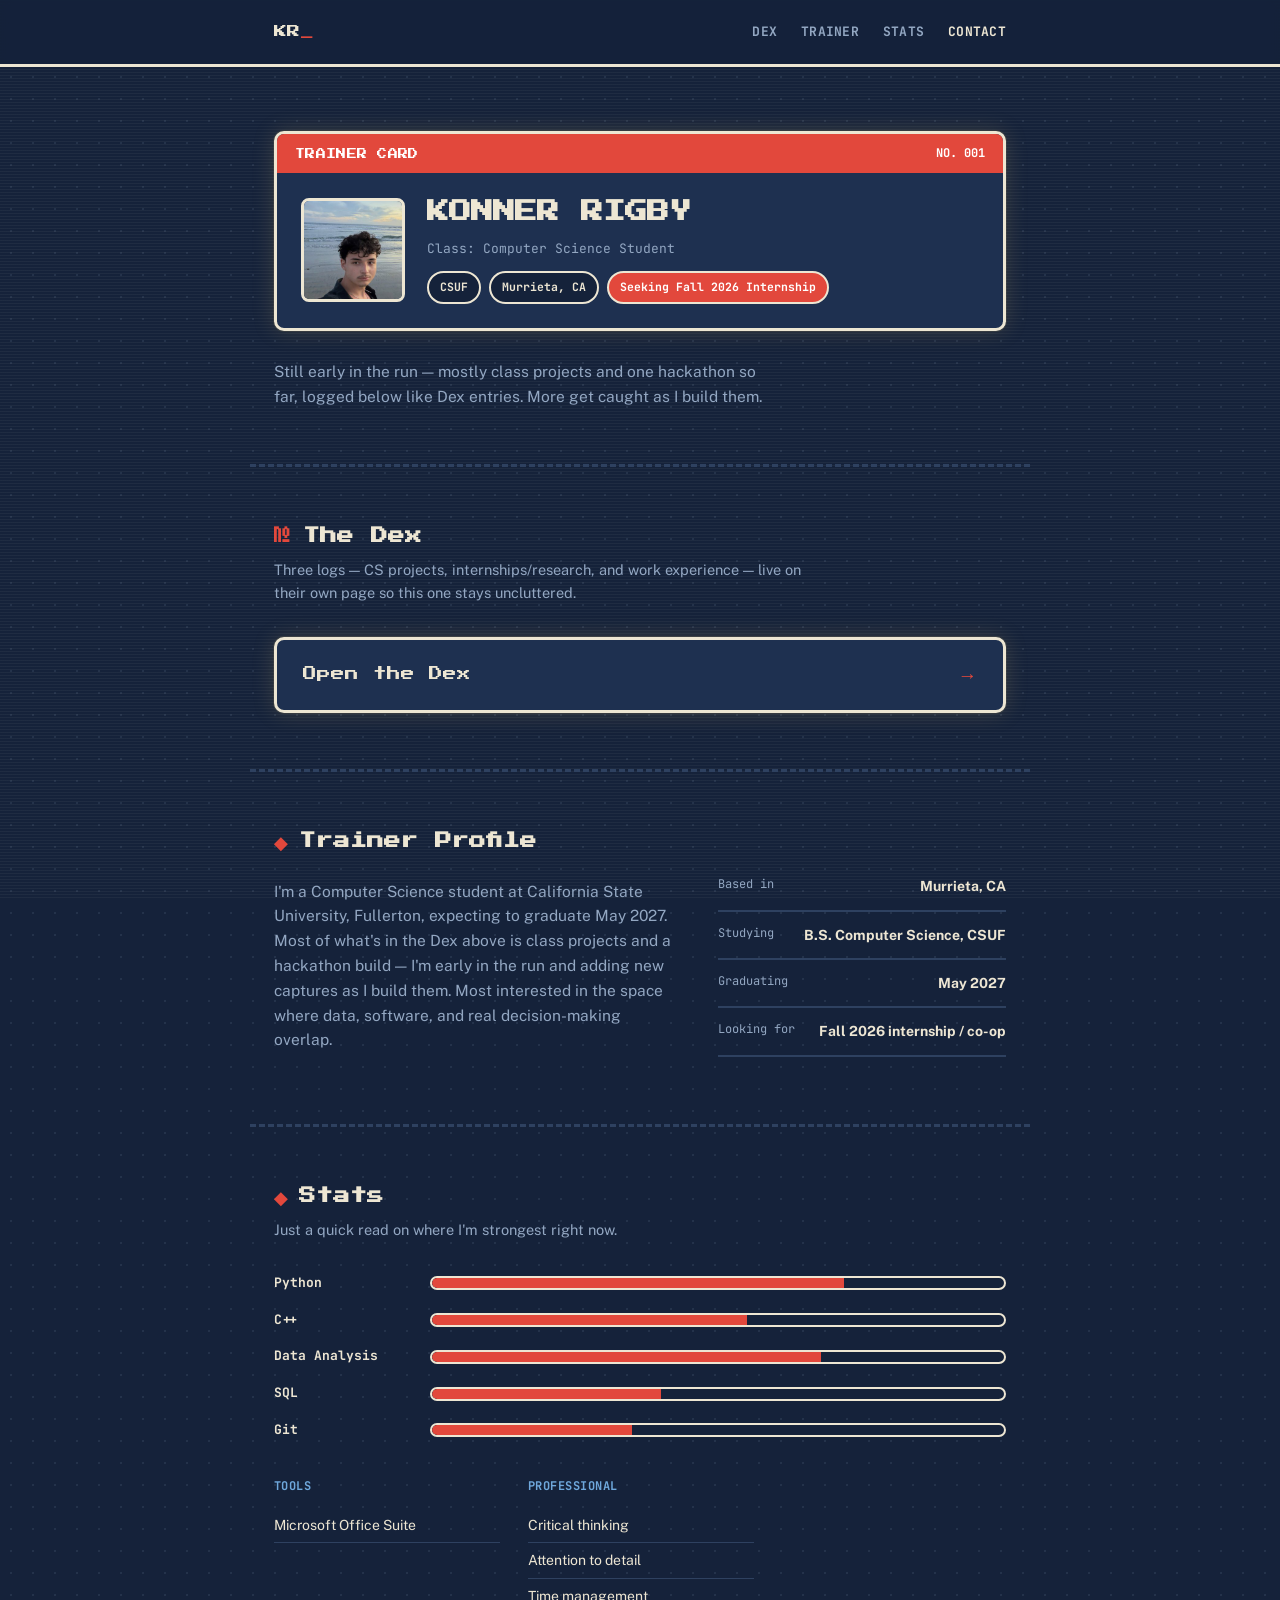
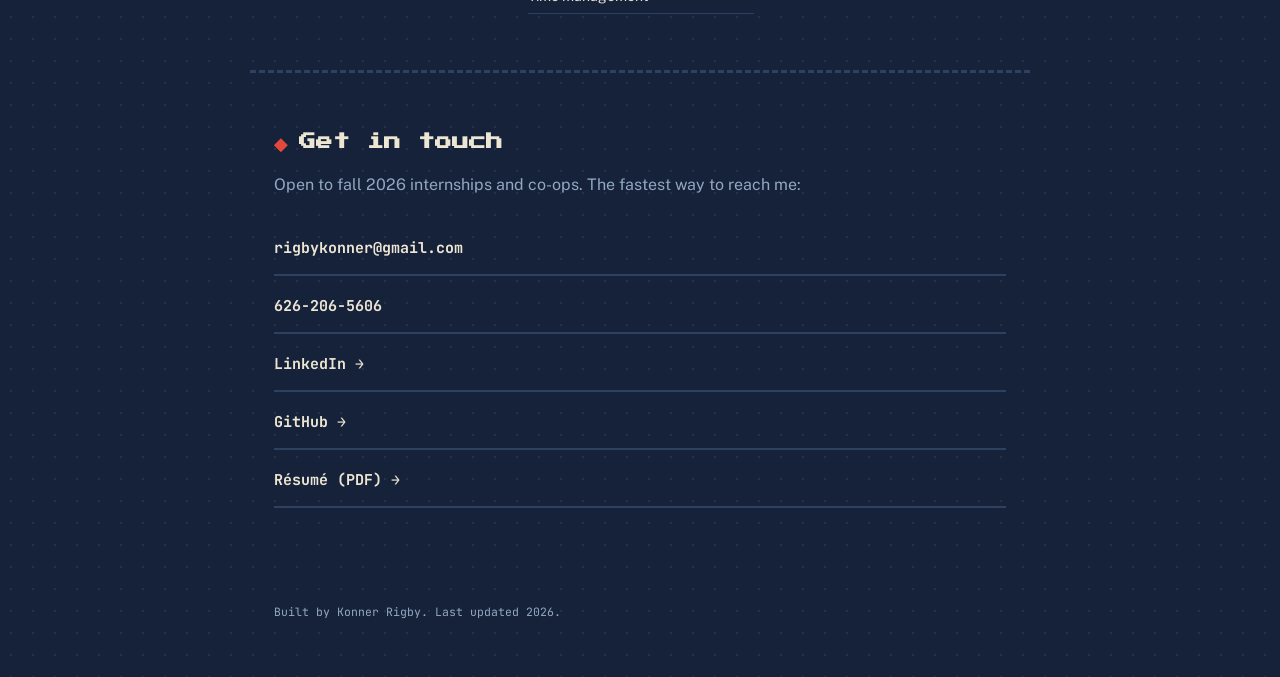
==== commit 37596a7d: "Modified some text on home page" ====
--- a/index.html
+++ b/index.html
@@ -90,7 +90,7 @@
   <!-- SKILLS AS STAT BARS -->
   <section id="skills" class="section wrap">
     <h2 class="section-title"><span class="section-num">◆</span> Stats</h2>
-    <p class="section-note">Self-rated, not a leaderboard — just a quick read on where I'm strongest right now.</p>
+    <p class="section-note">Just a quick read on where I'm strongest right now.</p>
 
     <div class="stats-block">
       <div class="stat-row">
@@ -106,11 +106,11 @@
         <div class="stat-bar"><div class="stat-fill" style="width: 68%;"></div></div>
       </div>
       <div class="stat-row">
-        <span class="stat-label">SQL <span class="muted">(add if applicable)</span></span>
+        <span class="stat-label">SQL</span></span>
         <div class="stat-bar"><div class="stat-fill" style="width: 40%;"></div></div>
       </div>
       <div class="stat-row">
-        <span class="stat-label">Git <span class="muted">(add if applicable)</span></span>
+        <span class="stat-label">Git</span></span>
         <div class="stat-bar"><div class="stat-fill" style="width: 35%;"></div></div>
       </div>
     </div>
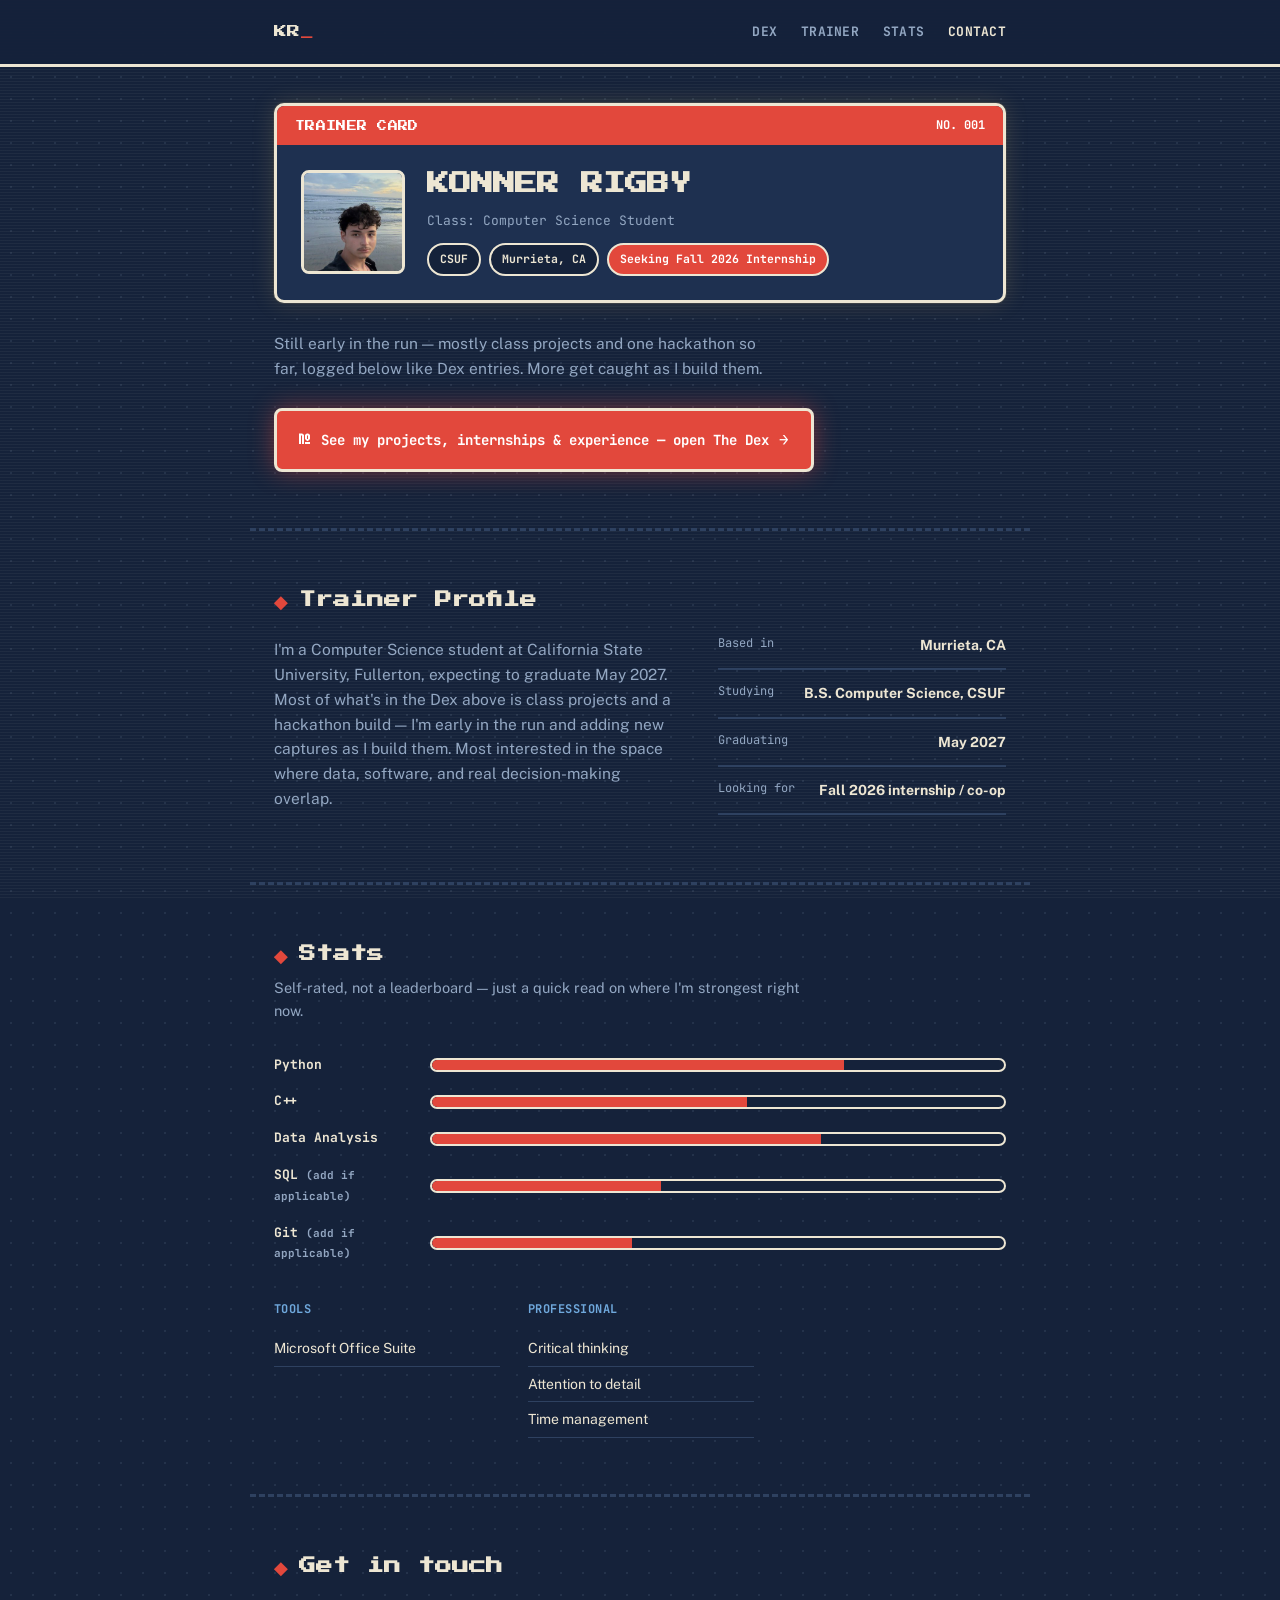
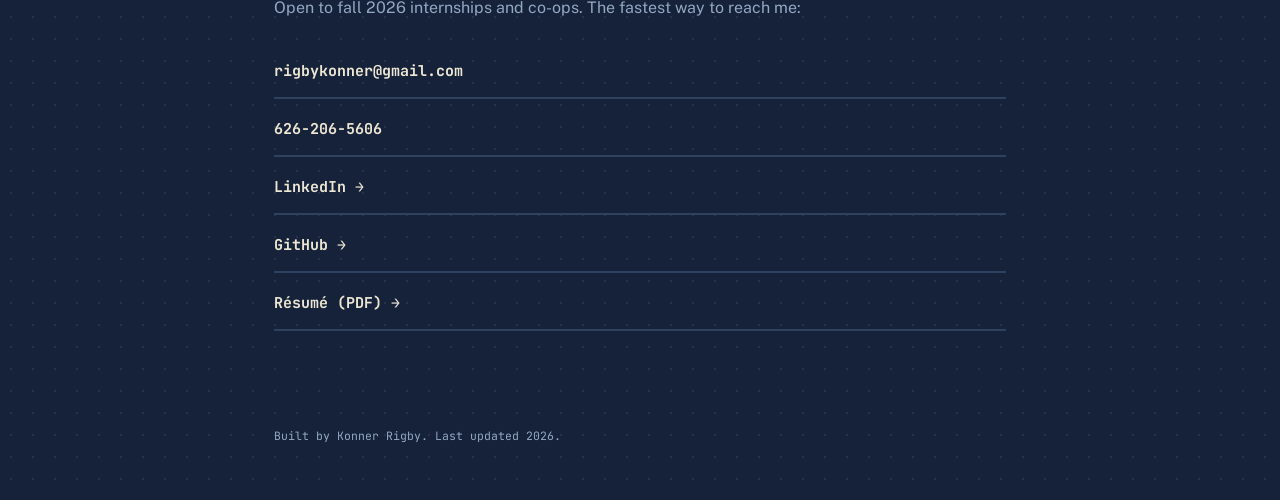
==== commit c8f5dd46: "thinking of new ideas for the dex part on main page, fixed scrolling issue on dex" ====
--- a/index.html
+++ b/index.html
@@ -52,18 +52,10 @@
       Still early in the run — mostly class projects and one hackathon so far,
       logged below like Dex entries. More get caught as I build them.
     </p>
-  </section>
-
-  <!-- DEX TEASER (full Dex now lives on its own page) -->
-  <section id="dex" class="section wrap">
-    <h2 class="section-title"><span class="section-num">№</span> The Dex</h2>
-    <p class="section-note">
-      Three logs — CS projects, internships/research, and work experience — live on their
-      own page so this one stays uncluttered.
-    </p>
-    <a href="dex.html" class="dex-teaser">
-      <span class="dex-teaser-label">Open the Dex</span>
-      <span class="dex-teaser-arrow">→</span>
+    <a href="dex.html" class="hero-cta">
+      <span class="hero-cta-icon">№</span>
+      See my projects, internships &amp; experience — open The Dex
+      <span class="hero-cta-arrow">→</span>
     </a>
   </section>
 
@@ -90,7 +82,7 @@
   <!-- SKILLS AS STAT BARS -->
   <section id="skills" class="section wrap">
     <h2 class="section-title"><span class="section-num">◆</span> Stats</h2>
-    <p class="section-note">Just a quick read on where I'm strongest right now.</p>
+    <p class="section-note">Self-rated, not a leaderboard — just a quick read on where I'm strongest right now.</p>
 
     <div class="stats-block">
       <div class="stat-row">
@@ -106,11 +98,11 @@
         <div class="stat-bar"><div class="stat-fill" style="width: 68%;"></div></div>
       </div>
       <div class="stat-row">
-        <span class="stat-label">SQL</span></span>
+        <span class="stat-label">SQL <span class="muted">(add if applicable)</span></span>
         <div class="stat-bar"><div class="stat-fill" style="width: 40%;"></div></div>
       </div>
       <div class="stat-row">
-        <span class="stat-label">Git</span></span>
+        <span class="stat-label">Git <span class="muted">(add if applicable)</span></span>
         <div class="stat-bar"><div class="stat-fill" style="width: 35%;"></div></div>
       </div>
     </div>
@@ -134,8 +126,8 @@
     <div class="contact-links">
       <a href="mailto:rigbykonner@gmail.com" class="contact-link">rigbykonner@gmail.com</a>
       <a href="tel:6262065606" class="contact-link">626-206-5606</a>
-      <a href="#" class="contact-link">LinkedIn →</a>
-      <a href="#" class="contact-link">GitHub →</a>
+      <a href="https://www.linkedin.com/in/konner-rigby-aa3620396/" class="contact-link" target="_blank" rel="noopener">LinkedIn →</a>
+      <a href="https://github.com/slimkonrad" class="contact-link" target="_blank" rel="noopener">GitHub →</a>
       <a href="/resume.pdf" class="contact-link">Résumé (PDF) →</a>
     </div>
   </section>
--- a/styles.css
+++ b/styles.css
@@ -84,8 +84,7 @@
   position: sticky;
   top: 0;
   z-index: 10;
-  background: rgba(21, 34, 58, 0.9);
-  backdrop-filter: blur(6px);
+  background: rgba(21, 34, 58, 0.97);
   border-bottom: 3px solid var(--ink);
 }
 .header-inner { display: flex; align-items: center; justify-content: space-between; height: 64px; }
@@ -105,7 +104,7 @@
 .nav a:hover { color: var(--dex-red); }
 
 /* ---------- HERO / TRAINER CARD ---------- */
-.hero { padding: 64px 24px 56px; position: relative; z-index: 1; }
+.hero { padding: 36px 24px 56px; position: relative; z-index: 1; }
 
 .trainer-card {
   background: var(--screen-raised);
@@ -155,7 +154,30 @@
 }
 .badge-active { background: var(--dex-red); color: #fff; border-color: var(--ink); }
 
-.hero-sub { max-width: 56ch; color: var(--ink-soft); font-size: 15.5px; margin: 0; }
+.hero-sub { max-width: 56ch; color: var(--ink-soft); font-size: 15.5px; margin: 0 0 28px; }
+
+.hero-cta {
+  display: inline-flex;
+  align-items: center;
+  gap: 10px;
+  background: var(--dex-red);
+  color: #fff;
+  font-family: var(--mono);
+  font-weight: 700;
+  font-size: 14px;
+  padding: 16px 22px;
+  border-radius: 8px;
+  border: 3px solid var(--ink);
+  text-decoration: none;
+  box-shadow: 0 0 24px rgba(226, 72, 60, 0.45);
+  transition: transform 0.15s ease, box-shadow 0.15s ease;
+}
+.hero-cta:hover {
+  transform: translateY(-2px);
+  box-shadow: 0 0 32px rgba(226, 72, 60, 0.65);
+}
+.hero-cta-icon { font-family: var(--pixel); font-size: 12px; }
+.hero-cta-arrow { font-size: 16px; }
 
 /* ---------- SECTIONS ---------- */
 .section { padding: 56px 24px; border-top: 3px dashed var(--line); position: relative; z-index: 1; }
@@ -253,21 +275,21 @@
   display: flex;
   align-items: center;
   justify-content: space-between;
-  background: var(--screen-raised);
+  background: var(--dex-red);
   border: 3px solid var(--ink);
   border-radius: 10px;
-  box-shadow: 0 0 22px rgba(232, 196, 104, 0.18), 0 0 0 1px rgba(232, 196, 104, 0.08);
+  box-shadow: 0 0 24px rgba(226, 72, 60, 0.35);
   padding: 20px 26px;
   text-decoration: none;
-  color: var(--ink);
+  color: #fff;
   transition: transform 0.15s ease, box-shadow 0.15s ease;
 }
 .dex-teaser:hover {
   transform: translate(-2px, -2px);
-  box-shadow: 0 0 32px rgba(232, 196, 104, 0.32), 0 0 0 1px rgba(232, 196, 104, 0.15);
+  box-shadow: 0 0 32px rgba(226, 72, 60, 0.55);
 }
 .dex-teaser-label { font-family: var(--pixel); font-size: 0.85rem; }
-.dex-teaser-arrow { color: var(--dex-red); font-size: 1.2rem; }
+.dex-teaser-arrow { color: #fff; font-size: 1.2rem; }
 
 /* ---------- POKÉDEX COMPONENT ---------- */
 .pokedex {
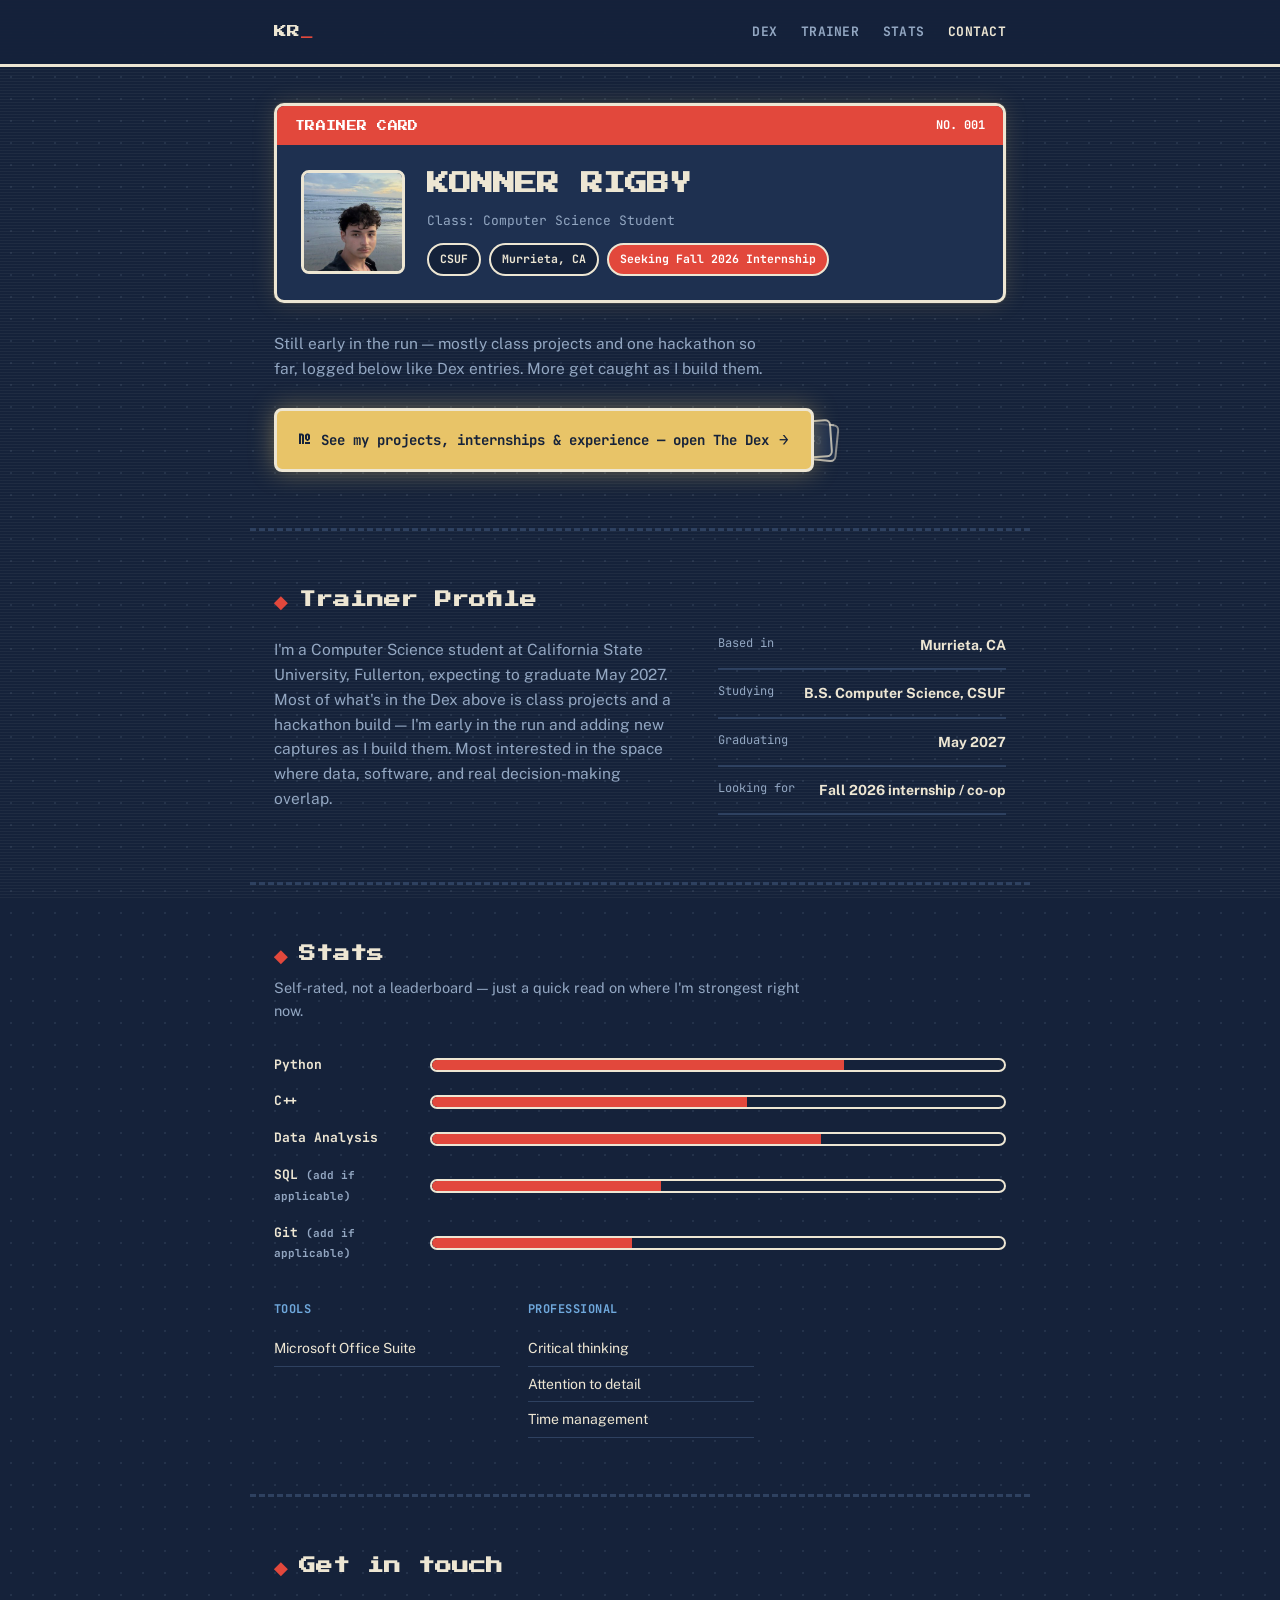
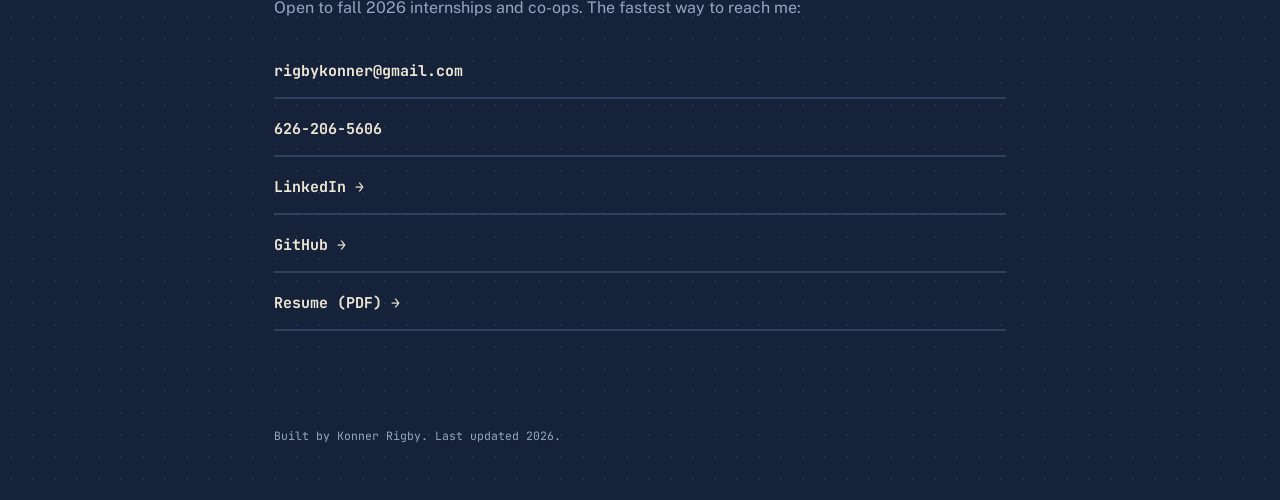
==== commit 6a1d33b7: "testing idea for dex button, fixed syntax" ====
--- a/index.html
+++ b/index.html
@@ -52,11 +52,15 @@
       Still early in the run — mostly class projects and one hackathon so far,
       logged below like Dex entries. More get caught as I build them.
     </p>
-    <a href="dex.html" class="hero-cta">
-      <span class="hero-cta-icon">№</span>
-      See my projects, internships &amp; experience — open The Dex
-      <span class="hero-cta-arrow">→</span>
-    </a>
+    <div class="hero-cta-wrap">
+      <span class="ticket-peek ticket-peek-1" aria-hidden="true">◆ 003</span>
+      <span class="ticket-peek ticket-peek-2" aria-hidden="true">◆ 002</span>
+      <a href="dex.html" class="hero-cta">
+        <span class="hero-cta-icon">№</span>
+        See my projects, internships &amp; experience — open The Dex
+        <span class="hero-cta-arrow">→</span>
+      </a>
+    </div>
   </section>
 
   <!-- ABOUT / TRAINER PROFILE -->
@@ -128,7 +132,7 @@
       <a href="tel:6262065606" class="contact-link">626-206-5606</a>
       <a href="https://www.linkedin.com/in/konner-rigby-aa3620396/" class="contact-link" target="_blank" rel="noopener">LinkedIn →</a>
       <a href="https://github.com/slimkonrad" class="contact-link" target="_blank" rel="noopener">GitHub →</a>
-      <a href="/resume.pdf" class="contact-link">Résumé (PDF) →</a>
+      <a href="/resume.pdf" class="contact-link">Resume (PDF) →</a>
     </div>
   </section>
 
--- a/styles.css
+++ b/styles.css
@@ -156,12 +156,43 @@
 
 .hero-sub { max-width: 56ch; color: var(--ink-soft); font-size: 15.5px; margin: 0 0 28px; }
 
+.hero-cta-wrap {
+  position: relative;
+  display: inline-block;
+}
+
+.ticket-peek {
+  position: absolute;
+  top: 50%;
+  right: -14px;
+  background: var(--screen-raised);
+  border: 2px solid var(--ink);
+  border-radius: 6px;
+  font-family: var(--mono);
+  font-weight: 700;
+  font-size: 11px;
+  color: var(--ink-soft);
+  padding: 8px 14px;
+  z-index: 0;
+  pointer-events: none;
+}
+.ticket-peek-1 {
+  transform: translateY(-50%) translateX(10px) rotate(6deg);
+  opacity: 0.55;
+}
+.ticket-peek-2 {
+  transform: translateY(-50%) translateX(4px) rotate(-4deg);
+  opacity: 0.75;
+}
+
 .hero-cta {
+  position: relative;
+  z-index: 1;
   display: inline-flex;
   align-items: center;
   gap: 10px;
-  background: var(--dex-red);
-  color: #fff;
+  background: var(--dex-gold);
+  color: var(--screen);
   font-family: var(--mono);
   font-weight: 700;
   font-size: 14px;
@@ -169,12 +200,12 @@
   border-radius: 8px;
   border: 3px solid var(--ink);
   text-decoration: none;
-  box-shadow: 0 0 24px rgba(226, 72, 60, 0.45);
+  box-shadow: 0 0 24px rgba(232, 196, 104, 0.4);
   transition: transform 0.15s ease, box-shadow 0.15s ease;
 }
 .hero-cta:hover {
   transform: translateY(-2px);
-  box-shadow: 0 0 32px rgba(226, 72, 60, 0.65);
+  box-shadow: 0 0 32px rgba(232, 196, 104, 0.6);
 }
 .hero-cta-icon { font-family: var(--pixel); font-size: 12px; }
 .hero-cta-arrow { font-size: 16px; }
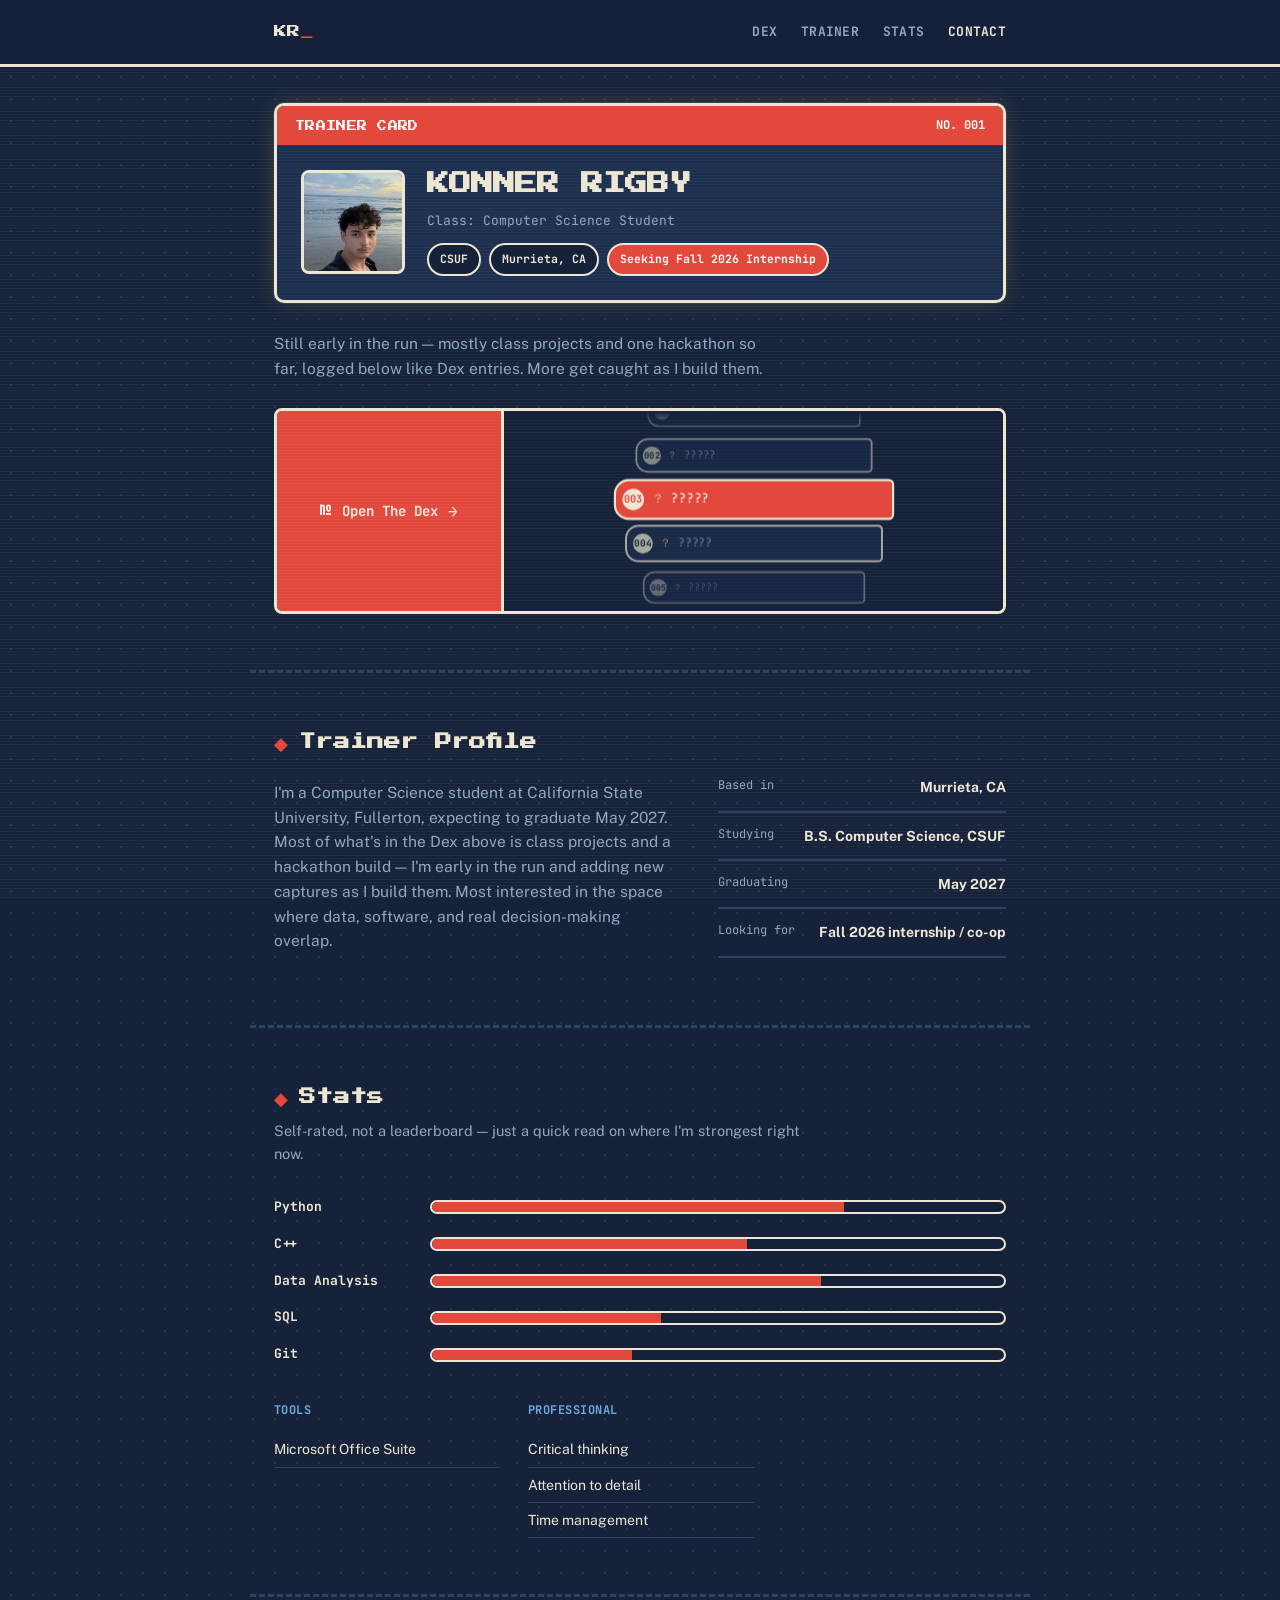
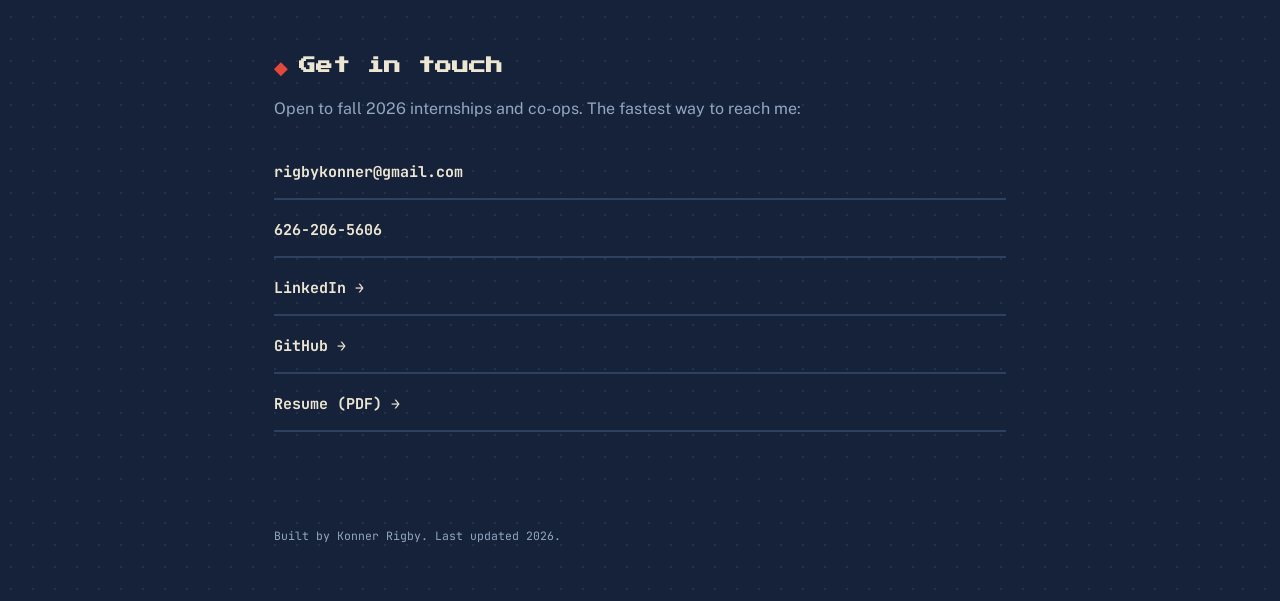
==== commit 509d66bc: "Added what should be final product for dex button" ====
--- a/index.html
+++ b/index.html
@@ -52,14 +52,28 @@
       Still early in the run — mostly class projects and one hackathon so far,
       logged below like Dex entries. More get caught as I build them.
     </p>
-    <div class="hero-cta-wrap">
-      <span class="ticket-peek ticket-peek-1" aria-hidden="true">◆ 003</span>
-      <span class="ticket-peek ticket-peek-2" aria-hidden="true">◆ 002</span>
+    <div class="hero-cta-row">
       <a href="dex.html" class="hero-cta">
         <span class="hero-cta-icon">№</span>
-        See my projects, internships &amp; experience — open The Dex
+        Open The Dex
         <span class="hero-cta-arrow">→</span>
       </a>
+      <div class="hero-cta-preview" aria-hidden="true">
+        <div class="hero-cta-preview-track">
+          <div class="preview-pill"><span class="preview-num">001</span><span class="preview-icon">？</span><span class="preview-name">?????</span></div>
+          <div class="preview-pill"><span class="preview-num">002</span><span class="preview-icon">？</span><span class="preview-name">?????</span></div>
+          <div class="preview-pill"><span class="preview-num">003</span><span class="preview-icon">？</span><span class="preview-name">?????</span></div>
+          <div class="preview-pill"><span class="preview-num">004</span><span class="preview-icon">？</span><span class="preview-name">?????</span></div>
+          <div class="preview-pill"><span class="preview-num">005</span><span class="preview-icon">？</span><span class="preview-name">?????</span></div>
+          <div class="preview-pill"><span class="preview-num">006</span><span class="preview-icon">？</span><span class="preview-name">?????</span></div>
+          <div class="preview-pill"><span class="preview-num">001</span><span class="preview-icon">？</span><span class="preview-name">?????</span></div>
+          <div class="preview-pill"><span class="preview-num">002</span><span class="preview-icon">？</span><span class="preview-name">?????</span></div>
+          <div class="preview-pill"><span class="preview-num">003</span><span class="preview-icon">？</span><span class="preview-name">?????</span></div>
+          <div class="preview-pill"><span class="preview-num">004</span><span class="preview-icon">？</span><span class="preview-name">?????</span></div>
+          <div class="preview-pill"><span class="preview-num">005</span><span class="preview-icon">？</span><span class="preview-name">?????</span></div>
+          <div class="preview-pill"><span class="preview-num">006</span><span class="preview-icon">？</span><span class="preview-name">?????</span></div>
+        </div>
+      </div>
     </div>
   </section>
 
@@ -102,11 +116,11 @@
         <div class="stat-bar"><div class="stat-fill" style="width: 68%;"></div></div>
       </div>
       <div class="stat-row">
-        <span class="stat-label">SQL <span class="muted">(add if applicable)</span></span>
+        <span class="stat-label">SQL</span></span>
         <div class="stat-bar"><div class="stat-fill" style="width: 40%;"></div></div>
       </div>
       <div class="stat-row">
-        <span class="stat-label">Git <span class="muted">(add if applicable)</span></span>
+        <span class="stat-label">Git</span></span>
         <div class="stat-bar"><div class="stat-fill" style="width: 35%;"></div></div>
       </div>
     </div>
--- a/styles.css
+++ b/styles.css
@@ -107,7 +107,14 @@
 .hero { padding: 36px 24px 56px; position: relative; z-index: 1; }
 
 .trainer-card {
-  background: var(--screen-raised);
+  background-color: var(--screen-raised);
+  background-image: repeating-linear-gradient(
+    to bottom,
+    rgba(255, 255, 255, 0.035) 0px,
+    rgba(255, 255, 255, 0.035) 1px,
+    transparent 1px,
+    transparent 3px
+  );
   border: 3px solid var(--ink);
   border-radius: 10px;
   box-shadow: 0 0 22px rgba(232, 196, 104, 0.18), 0 0 0 1px rgba(232, 196, 104, 0.08);
@@ -156,33 +163,18 @@
 
 .hero-sub { max-width: 56ch; color: var(--ink-soft); font-size: 15.5px; margin: 0 0 28px; }
 
-.hero-cta-wrap {
-  position: relative;
-  display: inline-block;
-}
-
-.ticket-peek {
-  position: absolute;
-  top: 50%;
-  right: -14px;
-  background: var(--screen-raised);
-  border: 2px solid var(--ink);
-  border-radius: 6px;
-  font-family: var(--mono);
-  font-weight: 700;
-  font-size: 11px;
-  color: var(--ink-soft);
-  padding: 8px 14px;
-  z-index: 0;
-  pointer-events: none;
-}
-.ticket-peek-1 {
-  transform: translateY(-50%) translateX(10px) rotate(6deg);
-  opacity: 0.55;
-}
-.ticket-peek-2 {
-  transform: translateY(-50%) translateX(4px) rotate(-4deg);
-  opacity: 0.75;
+.hero-cta-row {
+  display: flex;
+  align-items: stretch;
+  border: 3px solid var(--ink);
+  border-radius: 8px;
+  overflow: hidden;
+  width: 100%;
+}
+
+@keyframes cta-pulse {
+  0%, 100% { box-shadow: 0 0 16px rgba(226, 72, 60, 0.35); }
+  50% { box-shadow: 0 0 26px rgba(226, 72, 60, 0.6); }
 }
 
 .hero-cta {
@@ -190,25 +182,125 @@
   z-index: 1;
   display: inline-flex;
   align-items: center;
+  justify-content: center;
   gap: 10px;
-  background: var(--dex-gold);
-  color: var(--screen);
+  flex-shrink: 0;
+  min-width: 224px;
+  background-color: var(--dex-red);
+  background-image: repeating-linear-gradient(
+    to bottom,
+    rgba(255, 255, 255, 0.05) 0px,
+    rgba(255, 255, 255, 0.05) 1px,
+    transparent 1px,
+    transparent 3px
+  );
+  color: #F3E9DE;
   font-family: var(--mono);
   font-weight: 700;
   font-size: 14px;
   padding: 16px 22px;
-  border-radius: 8px;
-  border: 3px solid var(--ink);
+  border: none;
   text-decoration: none;
-  box-shadow: 0 0 24px rgba(232, 196, 104, 0.4);
-  transition: transform 0.15s ease, box-shadow 0.15s ease;
+  animation: cta-pulse 3s ease-in-out infinite;
+  transition: transform 0.15s ease;
 }
 .hero-cta:hover {
-  transform: translateY(-2px);
-  box-shadow: 0 0 32px rgba(232, 196, 104, 0.6);
+  animation-play-state: paused;
+  box-shadow: 0 0 30px rgba(226, 72, 60, 0.7);
 }
 .hero-cta-icon { font-family: var(--pixel); font-size: 12px; }
 .hero-cta-arrow { font-size: 16px; }
+
+/* Decorative preview window — a real, live look at the Dex entries,
+   slowly scrolling on a loop. Not interactive: clicking it does nothing,
+   it's purely a peek at what's behind the button. */
+.hero-cta-preview {
+  flex: 1 1 auto;
+  min-width: 0;
+  height: 200px;
+  overflow: hidden;
+  position: relative;
+  background-color: var(--screen);
+  background-image: repeating-linear-gradient(
+    to bottom,
+    rgba(255, 255, 255, 0.035) 0px,
+    rgba(255, 255, 255, 0.035) 1px,
+    transparent 1px,
+    transparent 3px
+  );
+  border-left: 3px solid var(--ink);
+  pointer-events: none;
+}
+.hero-cta-preview::before,
+.hero-cta-preview::after {
+  content: '';
+  position: absolute;
+  left: 0;
+  right: 0;
+  height: 10px;
+  z-index: 1;
+  pointer-events: none;
+}
+.hero-cta-preview::before {
+  top: 0;
+  background: linear-gradient(to bottom, var(--screen), transparent);
+}
+.hero-cta-preview::after {
+  bottom: 0;
+  background: linear-gradient(to top, var(--screen), transparent);
+}
+
+.hero-cta-preview-track {
+  position: absolute;
+  top: 0;
+  left: 0;
+  right: 0;
+  display: flex;
+  flex-direction: column;
+  gap: 6px;
+  padding: 6px 6px;
+  will-change: transform;
+}
+
+.preview-pill {
+  align-self: center;
+  width: 88%;
+  max-width: 260px;
+  display: flex;
+  align-items: center;
+  gap: 7px;
+  background: var(--screen-raised);
+  border: 2px solid var(--ink);
+  border-radius: 14px 5px 5px 14px;
+  padding: 7px 11px 7px 6px;
+  font-family: var(--mono);
+  font-size: 12px;
+  color: var(--ink-soft);
+  white-space: nowrap;
+  transform-origin: center center;
+  transition: transform 0.12s linear, opacity 0.12s linear, background 0.15s ease;
+}
+.preview-pill.is-centered {
+  background: var(--dex-red);
+  border-color: var(--ink);
+}
+.preview-pill.is-centered .preview-num { background: var(--ink); color: var(--dex-red); }
+.preview-pill.is-centered .preview-name { color: #fff; }
+.preview-num {
+  background: var(--ink);
+  color: var(--screen);
+  border-radius: 50%;
+  width: 20px;
+  height: 20px;
+  min-width: 20px;
+  display: flex;
+  align-items: center;
+  justify-content: center;
+  font-size: 9.5px;
+  font-weight: 700;
+}
+.preview-icon { color: var(--dex-gold); font-size: 11px; }
+.preview-name { overflow: hidden; text-overflow: ellipsis; }
 
 /* ---------- SECTIONS ---------- */
 .section { padding: 56px 24px; border-top: 3px dashed var(--line); position: relative; z-index: 1; }
@@ -570,6 +662,7 @@
 @media (max-width: 480px) {
   .hero { padding: 48px 20px 40px; }
   .skills-grid-secondary { grid-template-columns: 1fr; }
+  .hero-cta-preview { display: none; }
 }
 
 /* ---------- ACCESSIBILITY ---------- */
@@ -580,4 +673,5 @@
 @media (prefers-reduced-motion: reduce) {
   html { scroll-behavior: auto; }
   * { transition: none !important; }
+  .hero-cta { animation: none; }
 }
